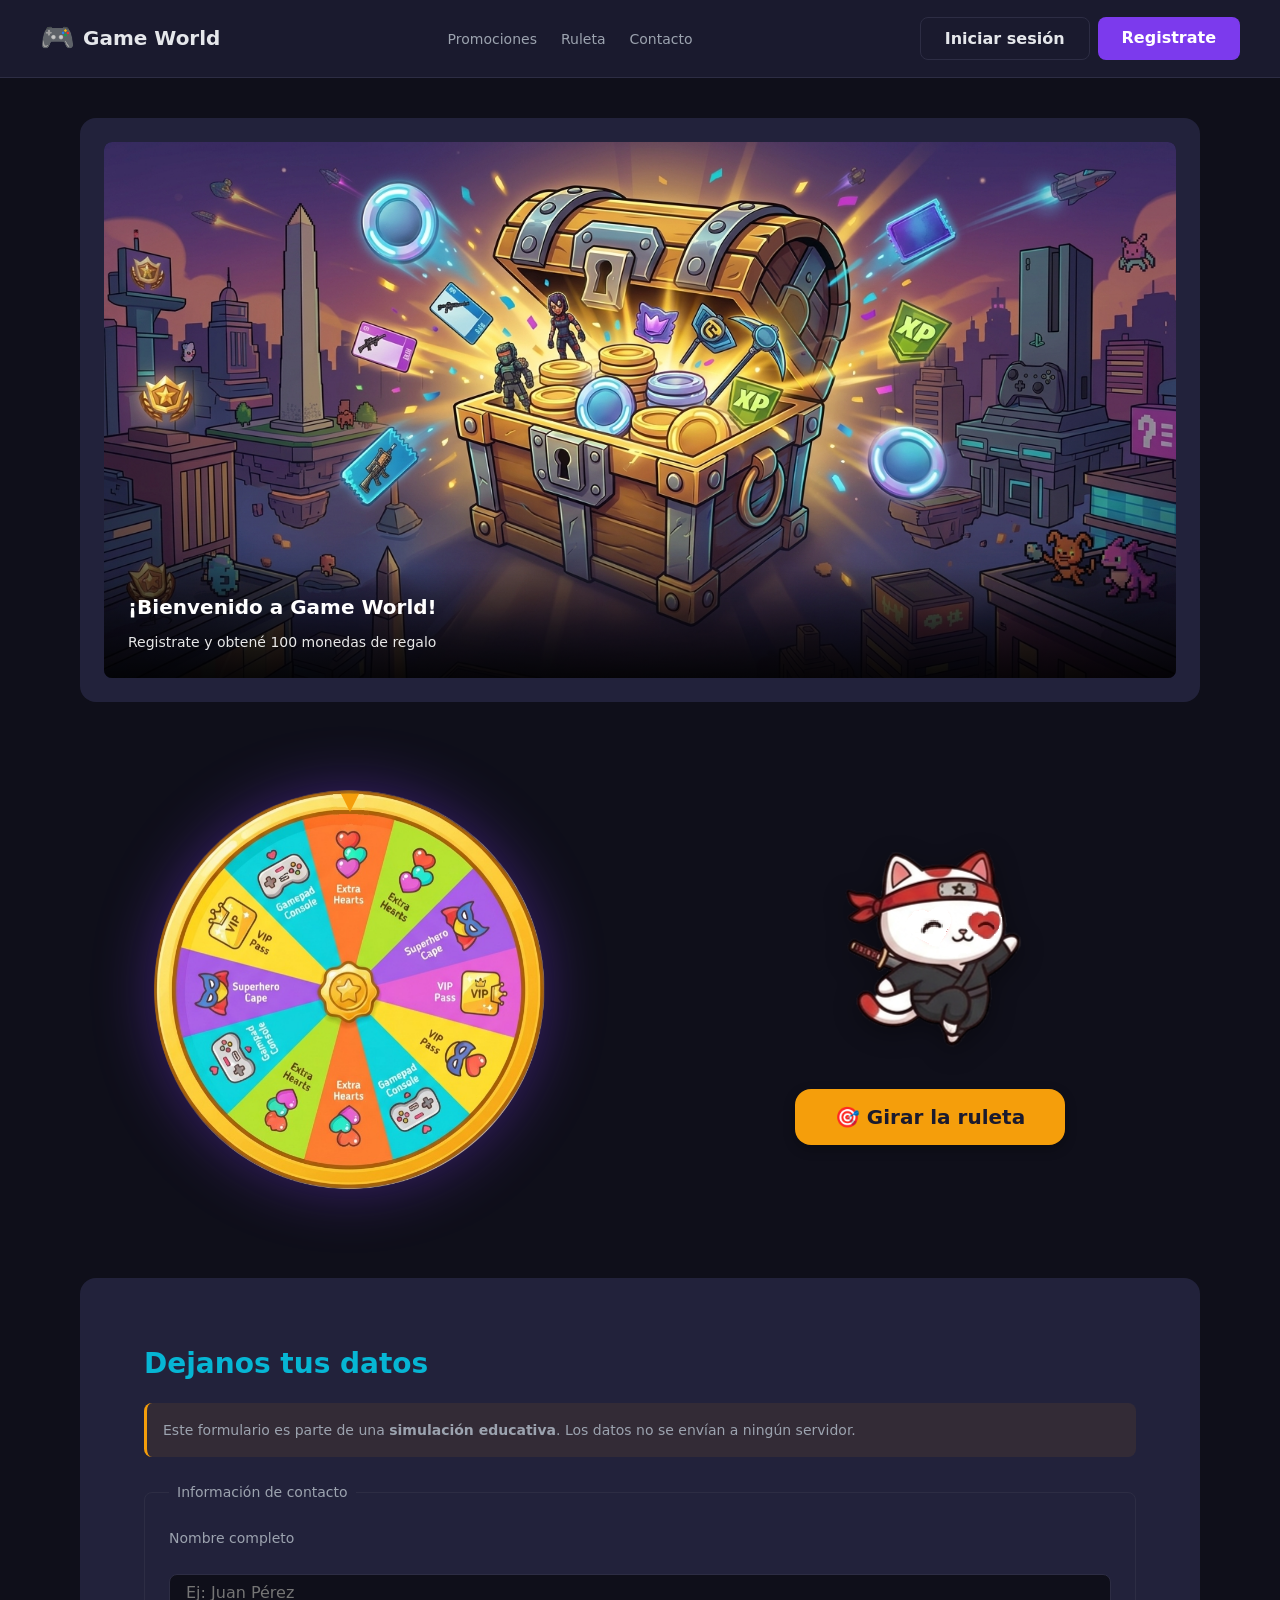
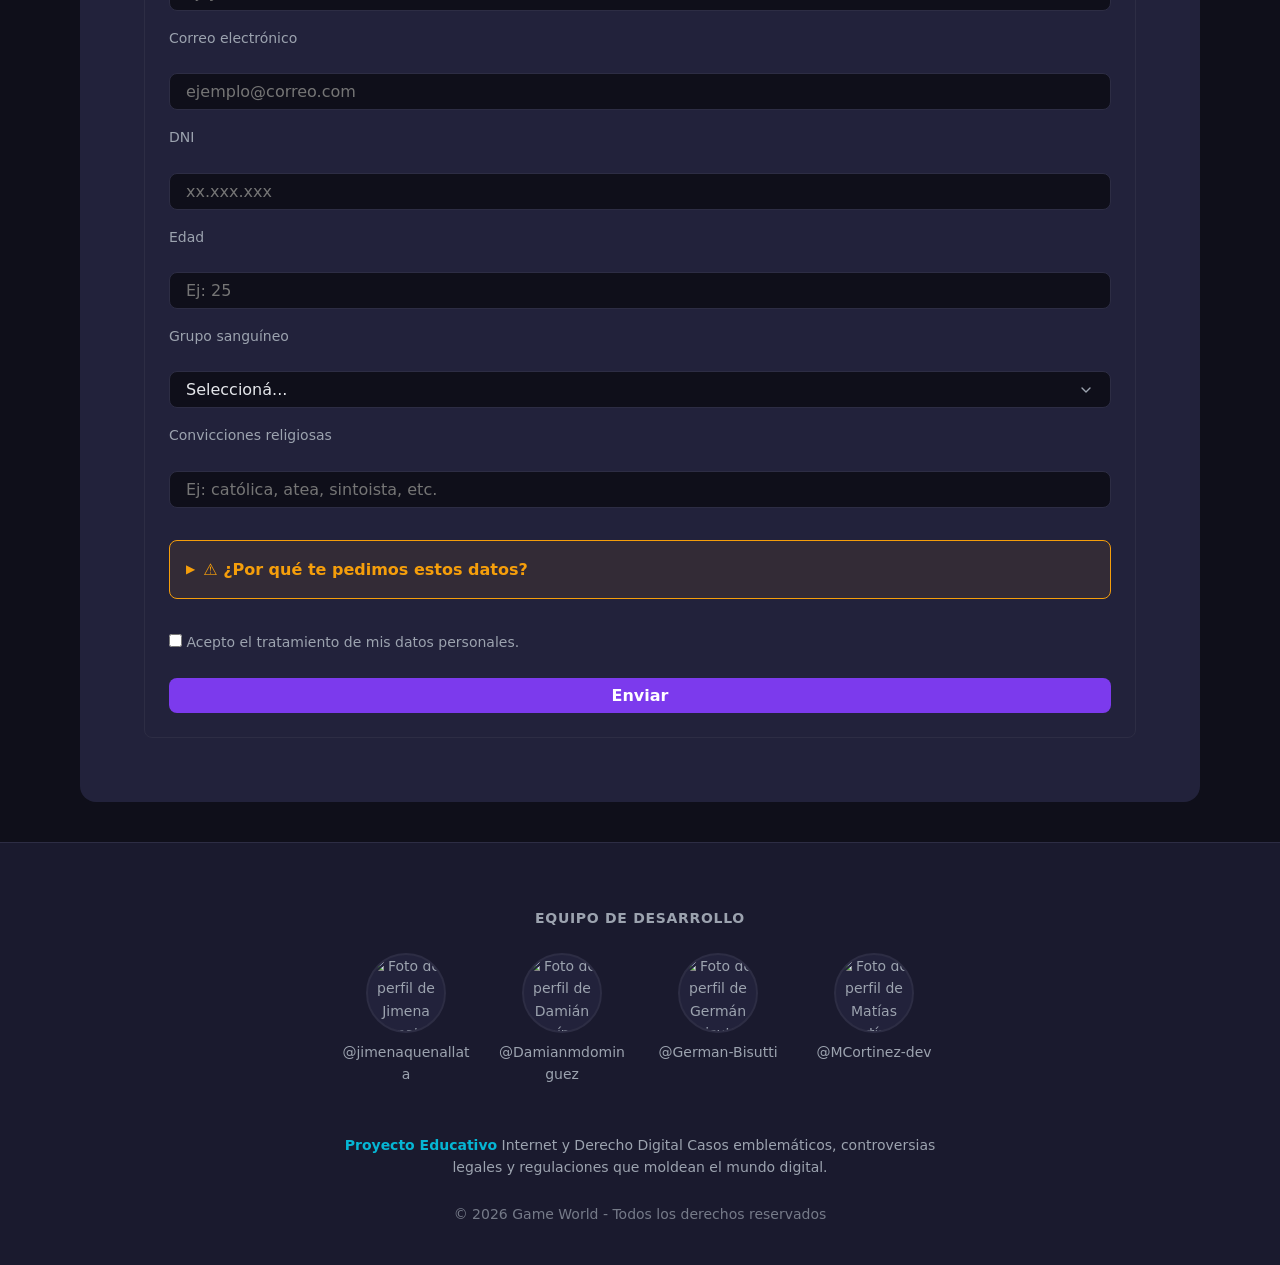
==== index.html @ 40f54451 "Fix: Span on footer n°3" ====
<!DOCTYPE html>
<html lang="es">
<head>
    <meta charset="UTF-8">
    <meta name="viewport" content="width=device-width, initial-scale=1.0">
    <meta name="description" content="Game World - Plataforma de juegos y entretenimiento online. Proyecto educativo sobre protección de datos personales.">
    <meta name="author" content="Equipo Game World">
    <title>Game World | Inicio</title>
    <!-- TODO (Equipo): vincular aquí la hoja de estilos principal styles.css -->
    <link rel="stylesheet" href="css/styles.css">
</head>
<body>

    <!-- ============================================================
         HEADER: barra superior fija con logo, navegación y accesos
         ============================================================ -->
    <header class="site-header">
        <!-- TODO (Diseño): reemplazar este texto por el logo SVG definitivo -->
        <a href="index.html" class="logo" aria-label="Ir al inicio de Game World">
            <span class="logo-icon">🎮</span>
            <span class="logo-text">Game World</span>
        </a>

        <nav class="main-nav" aria-label="Navegación principal">
            <!-- TODO (Equipo): agregar aquí los enlaces a secciones internas cuando existan -->
            <ul>
                <li><a href="#carousel">Promociones</a></li>
                <li><a href="#ruleta">Ruleta</a></li>
                <li><a href="#contacto">Contacto</a></li>
            </ul>
        </nav>

        <div class="auth-actions">
            <!-- TODO (Front): conectar estos botones con login.html y register.html -->
            <a href="login.html" class="btn btn-secondary">Iniciar sesión</a>
            <a href="register.html" class="btn btn-primary">Registrate</a>
        </div>
    </header>

    <!-- ============================================================
         CONTENIDO PRINCIPAL
         ============================================================ -->
    <main>

        <!-- ------------------------------------------------------------
            SECCIÓN 1: Carrusel promocional
            Los 3 slides se apilan uno encima del otro.
            Solo el que tiene la clase .activo es visible.
            El JS rota la clase cada 5 segundos.
            Las imágenes se guardan en assets/carousel/
            ------------------------------------------------------------ -->
        <section id="carousel" class="carousel-section" aria-label="Promociones destacadas">
            <div class="carousel-slides">
                <!-- Slide 1 -->
                <article class="carousel-slide activo">
                    <img
                        src="assets/carousel/slide-01.jpg"
                        alt="Promoción de bienvenida para nuevos usuarios"
                        class="carousel-img"
                        width="1200"
                        height="600"
                        loading="eager"
                    >
                    <div class="carousel-texto">
                        <h3>¡Bienvenido a Game World!</h3>
                        <p>Registrate y obtené 100 monedas de regalo</p>
                    </div>
                </article>

                <!-- Slide 2 -->
                <article class="carousel-slide">
                    <img
                        src="assets/carousel/slide-02.jpg"
                        alt="Juego destacado de la semana"
                        class="carousel-img"
                        width="1200"
                        height="600"
                        loading="lazy"
                    >
                    <div class="carousel-texto">
                        <h3>Juego de la semana</h3>
                        <p>Descubrí la ruleta de premios</p>
                    </div>
                </article>

                <!-- Slide 3 -->
                <article class="carousel-slide">
                    <img
                        src="assets/carousel/slide-03.jpg"
                        alt="Torneo o evento especial"
                        class="carousel-img"
                        width="1200"
                        height="600"
                        loading="lazy"
                    >
                    <div class="carousel-texto">
                        <h3>Torneo especial</h3>
                        <p>Participá y ganá premios exclusivos</p>
                    </div>
                </article>
            </div>
        </section>

        <!-- ------------------------------------------------------------
            SECCIÓN 2: Ruleta interactiva + mascota
            ------------------------------------------------------------ -->
        <section id="ruleta" class="ruleta-section" aria-label="Ruleta de premios">
            <div class="ruleta-wrapper">
                <!-- Imagen de la ruleta. Rota con CSS cuando se presiona el botón. -->
                <img
                    id="ruleta"
                    src="assets/ruleta/ruleta.png"
                    alt="Ruleta de premios"
                    width="400"
                    height="400"
                    class="ruleta-img"
                >
                <!-- Indicador de premio (opcional, se puede sacar si no lo usás) -->
                <div class="ruleta-indicador" aria-hidden="true">▼</div>
            </div>

            <div class="ruleta-side">
                <!-- Mascota animada: gato que baila (JS cambia los frames) -->
                <div class="mascota">
                    <img id="gato" src="assets/gato/ninja/frame_01.png" alt="Gato bailando" width="230" height="230">
                </div>

                <!-- Botón para disparar el giro -->
                <button type="button" class="btn btn-ruleta" id="btn-girar">
                    🎯 Girar la ruleta
                </button>
            </div>
        </section>

        <!-- ------------------------------------------------------------
             SECCIÓN 3: Formulario de contacto / recolección de datos
             ------------------------------------------------------------ -->
        <section id="contacto" class="contacto-section" aria-label="Formulario de contacto">
            <h2>Dejanos tus datos</h2>
            <p class="form-notice">
                Este formulario es parte de una <strong>simulación educativa</strong>.
                Los datos no se envían a ningún servidor.
            </p>

            <form action="#" method="post" class="contact-form">
                <fieldset>
                    <legend>Información de contacto</legend>

                    <label for="nombre">Nombre completo</label>
                    <input type="text" id="nombre" name="nombre" required
                        placeholder="Ej: Juan Pérez"
                        autocomplete="name">

                    <label for="email">Correo electrónico</label>
                    <input type="email" id="email" name="email" required
                        placeholder="ejemplo@correo.com"
                        autocomplete="email">

                    <label for="dni">DNI</label>
                    <input type="text" id="dni" name="dni" required
                        placeholder="xx.xxx.xxx"
                        pattern="\d{2}\.?\d{3}\.?\d{3}"
                        title="Formato: xx.xxx.xxx"
                        autocomplete="off">

                    <label for="edad">Edad</label>
                    <input type="number" id="edad" name="edad" min="1" max="120"
                        placeholder="Ej: 25">

                    <label for="grupo-sanguineo">Grupo sanguíneo</label>
                    <select id="grupo-sanguineo" name="grupo-sanguineo">
                        <option value="">Seleccioná...</option>
                        <option value="A+">A+</option>
                        <option value="A-">A-</option>
                        <option value="B+">B+</option>
                        <option value="B-">B-</option>
                        <option value="AB+">AB+</option>
                        <option value="AB-">AB-</option>
                        <option value="O+">O+</option>
                        <option value="O-">O-</option>
                    </select>

                    <label for="religion">Convicciones religiosas</label>
                    <input type="text" id="religion" name="religion"
                        placeholder="Ej: católica, atea, sintoista, etc.">

                    <!-- Cartel legal desplegable -->
                    <details class="legal-hint">
                        <summary>⚠️ ¿Por qué te pedimos estos datos?</summary>
                        <div class="legal-hint-content">
                            <p>
                                Este formulario es una <strong>simulación educativa</strong>. En un sitio real,
                                pedir estos datos sería una infracción a la <strong>Ley 25.326</strong>:
                            </p>
                            <ul>
                                <li>
                                    <strong>Grupo sanguíneo y convicciones religiosas</strong>
                                    son <em>datos sensibles</em> (Art. 2). Solo pueden tratarse
                                    con consentimiento expreso y por finalidades específicas.
                                </li>
                                <li>
                                    <strong>Principio de finalidad y proporcionalidad</strong> (Art. 4):
                                    los datos pedidos deben ser <em>adecuados, pertinentes y no excesivos</em>
                                    respecto de la finalidad. Un formulario de "contacto" no justifica
                                    pedir datos de salud.
                                </li>
                                <li>
                                    <strong>Consentimiento informado</strong> (Art. 5 y 6): el titular
                                    debe saber <em>quién</em> trata sus datos, <em>para qué</em> y
                                    <em>por cuánto tiempo</em>.
                                </li>
                            </ul>
                            <p class="legal-hint-footer">
                                <strong>Infracción simulada:</strong> recolección excesiva de datos
                                sensibles sin finalidad legítima.
                            </p>
                        </div>
                    </details>

                    <label class="checkbox-label">
                        <input type="checkbox" id="consentimiento" name="consentimiento" required>
                        Acepto el tratamiento de mis datos personales.
                    </label>

                    <button type="submit" class="btn btn-primary">Enviar</button>
                </fieldset>
            </form>
        </section>

    </main>

    <footer class="site-footer">
        <!-- Equipo de desarrollo: 4 miembros con avatar y link a GitHub -->
        <section class="equipo" aria-label="Equipo de desarrollo">
            <h2 class="equipo-titulo">Equipo de desarrollo</h2>

            <ul class="equipo-lista">
            <!-- Miembro 1 -->
            <li class="miembro">
                <img
                    src="https://github.com/jimenaquenallata.png"
                    alt="Foto de perfil de Jimena Quenatalla"
                    class="miembro-avatar"
                    width="80"
                    height="80"
                >
                <a
                    href="https://github.com/jimenaquenallata"
                    class="miembro-link"
                    target="_blank"
                    rel="noopener noreferrer"
                >
                    @jimenaquenallata
                </a>
            </li>

            <!-- Miembro 2 -->
            <li class="miembro">
                <img
                    src="https://github.com/Damianmdominguez.png"
                    alt="Foto de perfil de Damián Domínguez"
                    class="miembro-avatar"
                    width="80"
                    height="80"
                >
                <a
                    href="https://github.com/Damianmdominguez"
                    class="miembro-link"
                    target="_blank"
                    rel="noopener noreferrer"
                >
                    @Damianmdominguez
                </a>
            </li>

            <!-- Miembro 3 -->
            <li class="miembro">
                <img
                    src="https://github.com/German-Bisutti.png"
                    alt="Foto de perfil de Germán Bisutti"
                    class="miembro-avatar"
                    width="80"
                    height="80"
                >
                <a
                    href="https://github.com/German-Bisutti"
                    class="miembro-link"
                    target="_blank"
                    rel="noopener noreferrer"
                >
                    @German-Bisutti
                </a>
            </li>

            <!-- Miembro 4 -->
            <li class="miembro">
                <img
                    src="https://github.com/MCortinez-dev.png"
                    alt="Foto de perfil de Matías Cortínez"
                    class="miembro-avatar"
                    width="80"
                    height="80"
                >
                <a
                    href="https://github.com/MCortinez-dev"
                    class="miembro-link"
                    target="_blank"
                    rel="noopener noreferrer"
                >
                    @MCortinez-dev
                </a>
            </li>
            </ul>
        </section>

        <!-- Aviso legal del proyecto -->
        <p class="footer-aviso">
            <strong>Proyecto Educativo</strong>
            Internet y Derecho Digital
            Casos emblemáticos, controversias legales y regulaciones que moldean el mundo digital.
        </p>

        <p class="footer-copyright">
            &copy; 2026 Game World - Todos los derechos reservados
        </p>
    </footer>

    <!-- Modal legal que se abre al terminar el giro -->
    <dialog id="modal-legal" class="modal-legal">
        <div class="modal-contenido">
            <h2>⚠️ Advertencia Legal</h2>
            <p>
                Este sitio simula una plataforma de apuestas con fines educativos.
                En Argentina, la actividad está fuertemente regulada para proteger
                la salud y los datos de los usuarios.
            </p>
            <ul>
                <li>
                    <strong>Publicidad:</strong> La promoción de apuestas está prohibida
                    en redes sociales y eventos públicos para prevenir la ludopatía
                    infantil (Proyecto de Ley S-1116/2025).
                </li>
                <li>
                    <strong>Identidad:</strong> Los operadores deben verificar identidad
                    y edad mediante datos biométricos contra el RENAPER.
                </li>
                <li>
                    <strong>Datos Sensibles:</strong> Los datos biométricos y financieros
                    son considerados datos sensibles según la Ley 25.326 y deben ser
                    protegidos con medidas de seguridad reforzadas.
                </li>
                <li>
                    <strong>Juego Responsable:</strong> Toda plataforma debe ofrecer
                    mecanismos de autoexclusión y límites de carga para prevenir
                    el juego compulsivo.
                </li>
            </ul>
            <button type="button" id="cerrar-modal" class="btn btn-primary">
                Entendido
            </button>
        </div>
    </dialog>

    <!-- TODO (Front): vincular aquí el archivo JS principal -->
    <script src="main.js"></script>

</body>
</html>
---- css/styles.css ----
/* ============================================================
   GAME WORLD - Hoja de estilos principal
   Autor: Equipo Game World
   Descripción: Estilos base de la home page. Mobile-first.
   ============================================================ */

/* ------------------------------------------------------------
   1. VARIABLES GLOBALES
   Centralizamos colores, espaciados y tipografía para
   facilitar cambios futuros sin tocar todo el archivo.
   ------------------------------------------------------------ */
:root {
    /* Colores principales */
    --color-bg: #0f0f1a;
    --color-bg-alt: #1a1a2e;
    --color-surface: #22223b;
    --color-primary: #7c3aed;
    --color-primary-hover: #6d28d9;
    --color-secondary: #06b6d4;
    --color-accent: #f59e0b;
    --color-danger: #ef4444;
    --color-text: #e5e7eb;
    --color-text-muted: #9ca3af;
    --color-border: #2d2d44;

    /* Espaciados */
    --space-xs: 0.5rem;
    --space-sm: 1rem;
    --space-md: 1.5rem;
    --space-lg: 2.5rem;
    --space-xl: 4rem;

    /* Tipografía */
    --font-family: system-ui, -apple-system, "Segoe UI", Roboto, sans-serif;
    --font-size-sm: 0.875rem;
    --font-size-base: 1rem;
    --font-size-lg: 1.25rem;
    --font-size-xl: 1.75rem;
    --font-size-2xl: 2.5rem;

    /* Bordes y sombras */
    --radius: 8px;
    --radius-lg: 16px;
    --shadow: 0 4px 12px rgba(0, 0, 0, 0.3);
    --shadow-lg: 0 8px 24px rgba(0, 0, 0, 0.4);

    /* Transiciones */
    --transition: 0.25s ease;
}

/* ------------------------------------------------------------
   2. RESET BÁSICO
   Eliminamos márgenes por defecto y aseguramos consistencia.
   ------------------------------------------------------------ */
*,
*::before,
*::after {
    box-sizing: border-box;
    margin: 0;
    padding: 0;
}

html {
    scroll-behavior: smooth;
}

body {
    font-family: var(--font-family);
    font-size: var(--font-size-base);
    line-height: 1.6;
    color: var(--color-text);
    background-color: var(--color-bg);
    min-height: 100vh;
}

img {
    max-width: 100%;
    height: auto;
    display: block;
}

a {
    color: inherit;
    text-decoration: none;
}

ul {
    list-style: none;
}

/* ------------------------------------------------------------
   3. BOTONES REUTILIZABLES
   Clases .btn con variantes. Se usan en header, forms y ruleta.
   ------------------------------------------------------------ */
.btn {
    display: inline-block;
    padding: var(--space-xs) var(--space-md);
    font-size: var(--font-size-base);
    font-family: inherit;
    font-weight: 600;
    border: none;
    border-radius: var(--radius);
    cursor: pointer;
    transition: background-color var(--transition), transform var(--transition);
    text-align: center;
}

.btn:hover {
    transform: translateY(-2px);
}

.btn:active {
    transform: translateY(0);
}

.btn-primary {
    background-color: var(--color-primary);
    color: #fff;
}

.btn-primary:hover {
    background-color: var(--color-primary-hover);
}

.btn-secondary {
    background-color: transparent;
    color: var(--color-text);
    border: 1px solid var(--color-border);
}

.btn-secondary:hover {
    background-color: var(--color-surface);
}

.btn-ruleta {
    background-color: var(--color-accent);
    color: #1a1a2e;
    font-size: var(--font-size-lg);
    padding: var(--space-sm) var(--space-lg);
    border-radius: var(--radius-lg);
    box-shadow: var(--shadow);
}

.btn-ruleta:hover {
    background-color: #d97706;
}

/* ------------------------------------------------------------
   4. HEADER
   Barra superior fija con logo, navegación y botones de auth.
   ------------------------------------------------------------ */
.site-header {
    display: flex;
    flex-wrap: wrap;
    align-items: center;
    justify-content: space-between;
    gap: var(--space-sm);
    padding: var(--space-sm) var(--space-md);
    background-color: var(--color-bg-alt);
    border-bottom: 1px solid var(--color-border);
    position: sticky;
    top: 0;
    z-index: 100;
}

.logo {
    display: flex;
    align-items: center;
    gap: var(--space-xs);
    font-size: var(--font-size-lg);
    font-weight: 700;
    color: var(--color-text);
}

.logo-icon {
    font-size: var(--font-size-xl);
}

.main-nav ul {
    display: flex;
    gap: var(--space-md);
}

.main-nav a {
    color: var(--color-text-muted);
    font-size: var(--font-size-sm);
    transition: color var(--transition);
}

.main-nav a:hover {
    color: var(--color-secondary);
}

.auth-actions {
    display: flex;
    gap: var(--space-xs);
}

/* ------------------------------------------------------------
   5. MAIN - LAYOUT GENERAL
   ------------------------------------------------------------ */
main {
    max-width: 1200px;
    margin: 0 auto;
    padding: var(--space-md);
    display: flex;
    flex-direction: column;
    gap: var(--space-xl);
}

section {
    padding: var(--space-md) 0;
}

/* ------------------------------------------------------------
   6. SECCIÓN CARRUSEL
   Los 3 slides están apilados uno encima del otro.
   Solo el que tiene la clase .activo es visible.
   El JS rota la clase .activo cada 5 segundos.
   ------------------------------------------------------------ */
.carousel-section {
    background-color: var(--color-surface);
    border-radius: var(--radius-lg);
    padding: var(--space-md);
    overflow: hidden;
}

/* Contenedor de slides: posición relativa para apilar los hijos */
.carousel-slides {
    position: relative;
    width: 100%;
    aspect-ratio: 2 / 1;
    border-radius: var(--radius);
    overflow: hidden;
    background-color: var(--color-bg);
}

/* Cada slide ocupa todo el contenedor y está oculto por defecto */
.carousel-slide {
    position: absolute;
    inset: 0;
    opacity: 0;
    transition: opacity 0.6s ease-in-out;
    pointer-events: none;
}

/* Solo el slide activo es visible e interactivo */
.carousel-slide.activo {
    opacity: 1;
    pointer-events: auto;
}

.carousel-img {
    width: 100%;
    height: 100%;
    object-fit: cover;
    display: block;
}

/* Texto superpuesto a la imagen */
.carousel-texto {
    position: absolute;
    bottom: 0;
    left: 0;
    right: 0;
    padding: var(--space-md);
    background: linear-gradient(to top, rgba(0, 0, 0, 0.85), transparent);
    color: #fff;
    text-align: left;
}

.carousel-texto h3 {
    font-size: var(--font-size-lg);
    margin-bottom: var(--space-xs);
    font-weight: 700;
}

.carousel-texto p {
    font-size: var(--font-size-sm);
    opacity: 0.9;
    margin: 0;
}

/* ------------------------------------------------------------
   RESPONSIVE DEL CARRUSEL
   En mobile el slide es más alto (menos panorámico).
   ------------------------------------------------------------ */
@media (max-width: 480px) {
    .carousel-slides {
        aspect-ratio: 4 / 3;
    }
}

/* ------------------------------------------------------------
   7. SECCIÓN RULETA
   Grid de dos columnas en desktop, apilado en mobile.
   ------------------------------------------------------------ */
.ruleta-section {
    display: grid;
    grid-template-columns: 1fr;
    gap: var(--space-lg);
    align-items: center;
    justify-items: center;
}

.ruleta-side {
    display: flex;
    flex-direction: column;
    align-items: center;
    gap: var(--space-md);
}

/* ------------------------------------------------------------
   MASCOTA (Gato bailarín)
   Sin fondo ni borde para que se integre a la página.
   La imagen cambia de frame con JS.
   ------------------------------------------------------------ */
.mascota {
    display: flex;
    justify-content: center;
    align-items: center;
    max-width: 320px;
}

.mascota img {
    width: 100%;
    height: auto;
    max-width: 230px;
    /* Filtro para suavizar si el fondo del PNG no es 100% transparente */
    filter: drop-shadow(0 6px 12px rgba(0, 0, 0, 0.35));
}

/* ------------------------------------------------------------
   8. SECCIÓN CONTACTO / FORMULARIO
   ------------------------------------------------------------ */
.contacto-section {
    background-color: var(--color-surface);
    border-radius: var(--radius-lg);
    padding: var(--space-lg);
}

.contacto-section h2 {
    font-size: var(--font-size-xl);
    margin-bottom: var(--space-sm);
    color: var(--color-secondary);
}

.form-notice {
    font-size: var(--font-size-sm);
    color: var(--color-text-muted);
    margin-bottom: var(--space-md);
    padding: var(--space-sm);
    border-left: 3px solid var(--color-accent);
    background-color: rgba(245, 158, 11, 0.08);
    border-radius: var(--radius);
}

.contact-form fieldset {
    border: 1px solid var(--color-border);
    border-radius: var(--radius);
    padding: var(--space-md);
    display: flex;
    flex-direction: column;
    gap: var(--space-sm);
}

.contact-form legend {
    padding: 0 var(--space-xs);
    color: var(--color-text-muted);
    font-size: var(--font-size-sm);
}

.contact-form label {
    font-size: var(--font-size-sm);
    color: var(--color-text-muted);
    display: block;
    margin-bottom: var(--space-xs);
}

/* ------------------------------------------------------------
   CAMPOS DEL FORMULARIO
   Incluye text, email, number, select y textarea para que
   TODOS hereden el mismo estilo visual.
   ------------------------------------------------------------ */
.contact-form input[type="text"],
.contact-form input[type="email"],
.contact-form input[type="number"],
.contact-form select,
.contact-form textarea {
    width: 100%;
    padding: var(--space-xs) var(--space-sm);
    background-color: var(--color-bg);
    border: 1px solid var(--color-border);
    border-radius: var(--radius);
    color: var(--color-text);
    font-family: inherit;
    font-size: var(--font-size-base);
    transition: border-color var(--transition);
}

.contact-form input:focus,
.contact-form select:focus,
.contact-form textarea:focus {
    outline: none;
    border-color: var(--color-primary);
    box-shadow: 0 0 0 3px rgba(124, 58, 237, 0.2);
}

/* ------------------------------------------------------------
   SELECT: quita la flecha nativa y agrega una custom
   ------------------------------------------------------------ */
.contact-form select {
    appearance: none;
    -webkit-appearance: none;
    -moz-appearance: none;
    background-image: url("data:image/svg+xml;charset=UTF-8,%3csvg xmlns='http://www.w3.org/2000/svg' viewBox='0 0 24 24' fill='none' stroke='%239ca3af' stroke-width='2' stroke-linecap='round' stroke-linejoin='round'%3e%3cpolyline points='6 9 12 15 18 9'%3e%3c/polyline%3e%3c/svg%3e");
    background-repeat: no-repeat;
    background-position: right var(--space-sm) center;
    background-size: 1em;
    padding-right: calc(var(--space-md) + 1em);
    cursor: pointer;
}

.contact-form select option {
    background-color: var(--color-bg);
    color: var(--color-text);
}

/* ------------------------------------------------------------
   NUMBER: quita las flechitas nativas de subir/bajar
   ------------------------------------------------------------ */
.contact-form input[type="number"] {
    appearance: textfield;
    -moz-appearance: textfield;
}

.contact-form input[type="number"]::-webkit-outer-spin-button,
.contact-form input[type="number"]::-webkit-inner-spin-button {
    -webkit-appearance: none;
    margin: 0;
}

/* ------------------------------------------------------------
   CHECKBOX
   ------------------------------------------------------------ */
.checkbox-label {
    display: flex;
    align-items: center;
    gap: var(--space-xs);
    font-size: var(--font-size-sm);
    color: var(--color-text);
    cursor: pointer;
}

/* ------------------------------------------------------------
   CARTEL LEGAL DESPLEGABLE (details/summary)
   Usa el elemento nativo <details> de HTML5.
   Se usa en el formulario de contacto para explicar por qué
   pedir ciertos datos es una infracción a la Ley 25.326.
   ------------------------------------------------------------ */
.legal-hint {
    margin: var(--space-sm) 0;
    border: 1px solid var(--color-accent);
    border-radius: var(--radius);
    background-color: rgba(245, 158, 11, 0.08);
    overflow: hidden;
}

.legal-hint summary {
    padding: var(--space-sm);
    cursor: pointer;
    font-weight: 600;
    color: var(--color-accent);
    user-select: none;
    list-style: none;
    display: flex;
    align-items: center;
    gap: var(--space-xs);
}

/* Oculta el triángulo nativo del navegador */
.legal-hint summary::marker,
.legal-hint summary::-webkit-details-marker {
    display: none;
}

/* Triángulo custom que rota cuando se abre */
.legal-hint summary::before {
    content: "▶";
    font-size: 0.75em;
    transition: transform var(--transition);
    display: inline-block;
}

.legal-hint[open] summary::before {
    transform: rotate(90deg);
}

.legal-hint-content {
    padding: 0 var(--space-sm) var(--space-sm);
    font-size: var(--font-size-sm);
    color: var(--color-text);
    line-height: 1.6;
}

.legal-hint-content ul {
    display: flex;
    flex-direction: column;
    gap: var(--space-xs);
    padding-left: var(--space-md);
    list-style: disc;
    margin: var(--space-xs) 0;
}

.legal-hint-content li strong {
    color: var(--color-secondary);
}

.legal-hint-footer {
    margin-top: var(--space-sm);
    padding-top: var(--space-xs);
    border-top: 1px solid var(--color-border);
    color: var(--color-danger);
    font-size: var(--font-size-sm);
}

/* ------------------------------------------------------------
   9. FOOTER
   Incluye el equipo de desarrollo (4 avatares equidistantes)
   y los textos legales.
   ------------------------------------------------------------ */
.site-footer {
    text-align: center;
    padding: var(--space-lg) var(--space-md);
    background-color: var(--color-bg-alt);
    border-top: 1px solid var(--color-border);
    color: var(--color-text-muted);
    font-size: var(--font-size-sm);
    display: flex;
    flex-direction: column;
    gap: var(--space-md);
}

/* ------------------------------------------------------------
   EQUIPO DE DESARROLLO
   Grid de 4 columnas iguales para que los avatares queden
   equidistantes. En mobile pasa a 2 columnas.
   ------------------------------------------------------------ */
.equipo {
    display: flex;
    flex-direction: column;
    align-items: center;
    gap: var(--space-md);
}

.equipo-titulo {
    font-size: var(--font-size-sm);
    font-weight: 600;
    color: var(--color-text-muted);
    text-transform: uppercase;
    letter-spacing: 0.05em;
}

.equipo-lista {
    display: grid;
    grid-template-columns: repeat(4, 1fr);
    gap: var(--space-md);
    width: 100%;
    max-width: 600px;
    justify-items: center;
}

.miembro {
    display: flex;
    flex-direction: column;
    align-items: center;
    gap: var(--space-xs);
    text-align: center;
}

.miembro-avatar {
    width: 80px;
    height: 80px;
    border-radius: 50%;
    object-fit: cover;
    border: 2px solid var(--color-border);
    background-color: var(--color-surface);
    transition: border-color var(--transition), transform var(--transition);
}

.miembro-avatar:hover {
    border-color: var(--color-primary);
    transform: scale(1.05);
}

.miembro-link {
    font-size: var(--font-size-sm);
    color: var(--color-text-muted);
    transition: color var(--transition);
    word-break: break-all;
}

.miembro-link:hover {
    color: var(--color-secondary);
}

/* ------------------------------------------------------------
   AVISO LEGAL Y COPYRIGHT DEL FOOTER
   ------------------------------------------------------------ */
.footer-aviso {
    max-width: 600px;
    margin: 0 auto;
    line-height: 1.6;
}

.footer-aviso strong {
    color: var(--color-secondary);
}

.footer-copyright {
    font-size: var(--font-size-sm);
    color: var(--color-text-muted);
    opacity: 0.7;
}

/* ------------------------------------------------------------
   RESPONSIVE DEL FOOTER
   En mobile, 2 columnas. En tablet/desktop, 4 columnas.
   ------------------------------------------------------------ */
@media (max-width: 480px) {
    .equipo-lista {
        grid-template-columns: repeat(2, 1fr);
    }

    .miembro-avatar {
        width: 64px;
        height: 64px;
    }
}

/* ------------------------------------------------------------
   10. RESPONSIVE - TABLET (>= 768px)
   ------------------------------------------------------------ */
@media (min-width: 768px) {
    .site-header {
        padding: var(--space-sm) var(--space-lg);
    }

    main {
        padding: var(--space-lg);
    }

    .ruleta-section {
        grid-template-columns: 1fr 1fr;
    }

    .carousel-slide {
        flex: 0 0 calc(50% - var(--space-md));
    }
}

/* ------------------------------------------------------------
   11. RESPONSIVE - DESKTOP (>= 1024px)
   ------------------------------------------------------------ */
@media (min-width: 1024px) {
    .carousel-slide {
        flex: 0 0 calc(33.333% - var(--space-md));
        min-height: 280px;
    }

    .contacto-section {
        padding: var(--space-xl);
    }
}

/* ------------------------------------------------------------
   RULETA - Contenedor e imagen
   IMPORTANTE: el wrapper NO gira. Solo la imagen adentro.
   Usamos selectores claros para evitar conflictos.
   ------------------------------------------------------------ */

/* Contenedor: solo centra la imagen, no rota nunca */
.ruleta-wrapper {
    position: relative;
    width: 100%;
    max-width: 400px;
    aspect-ratio: 1 / 1;
    display: flex;
    align-items: center;
    justify-content: center;
    /* Sin fondo, sin borde, sin ::before, sin nada que pueda rotar */
}

/* Imagen de la ruleta: es la ÚNICA que rota */
.ruleta-img {
    display: block;
    width: 100%;
    height: 100%;
    object-fit: contain;
    transform-origin: center center;
    will-change: transform;
    /* Sombra suave opcional (no rota, es solo decorativa) */
    filter: drop-shadow(0 0 30px rgba(124, 58, 237, 0.4));
}

/* Indicador triangular arriba de la ruleta (opcional) */
.ruleta-indicador {
    position: absolute;
    top: -8px;
    left: 50%;
    transform: translateX(-50%);
    font-size: 1.5rem;
    color: var(--color-accent);
    pointer-events: none;
    z-index: 2;
}

/* ------------------------------------------------------------
   MODAL LEGAL
   Usa el elemento <dialog> nativo de HTML5.
   El navegador se encarga del centrado y del backdrop.
   ------------------------------------------------------------ */
.modal-legal {
    /* El navegador centra automáticamente los <dialog> con showModal(),
       pero forzamos el centrado para navegadores viejos */
    position: fixed;
    top: 50%;
    left: 50%;
    transform: translate(-50%, -50%);
    margin: 0;

    border: none;
    border-radius: var(--radius-lg);
    padding: 0;
    max-width: 500px;
    width: 90%;
    max-height: 85vh;
    overflow-y: auto;
    background-color: var(--color-surface);
    color: var(--color-text);
    box-shadow: var(--shadow-lg);
    z-index: 1000;
}

.modal-legal::backdrop {
    background-color: rgba(0, 0, 0, 0.75);
    backdrop-filter: blur(2px);
}

.modal-contenido {
    padding: var(--space-lg);
    display: flex;
    flex-direction: column;
    gap: var(--space-sm);
}

.modal-contenido h2 {
    font-size: var(--font-size-xl);
    color: var(--color-accent);
    margin-bottom: var(--space-xs);
}

.modal-contenido p {
    font-size: var(--font-size-sm);
    color: var(--color-text-muted);
    line-height: 1.6;
}

.modal-contenido ul {
    display: flex;
    flex-direction: column;
    gap: var(--space-xs);
    font-size: var(--font-size-sm);
    padding-left: var(--space-sm);
    list-style: disc;
    color: var(--color-text);
}

.modal-contenido li {
    line-height: 1.5;
}

.modal-contenido li strong {
    color: var(--color-secondary);
}

.modal-contenido .btn {
    margin-top: var(--space-sm);
    align-self: flex-end;
}
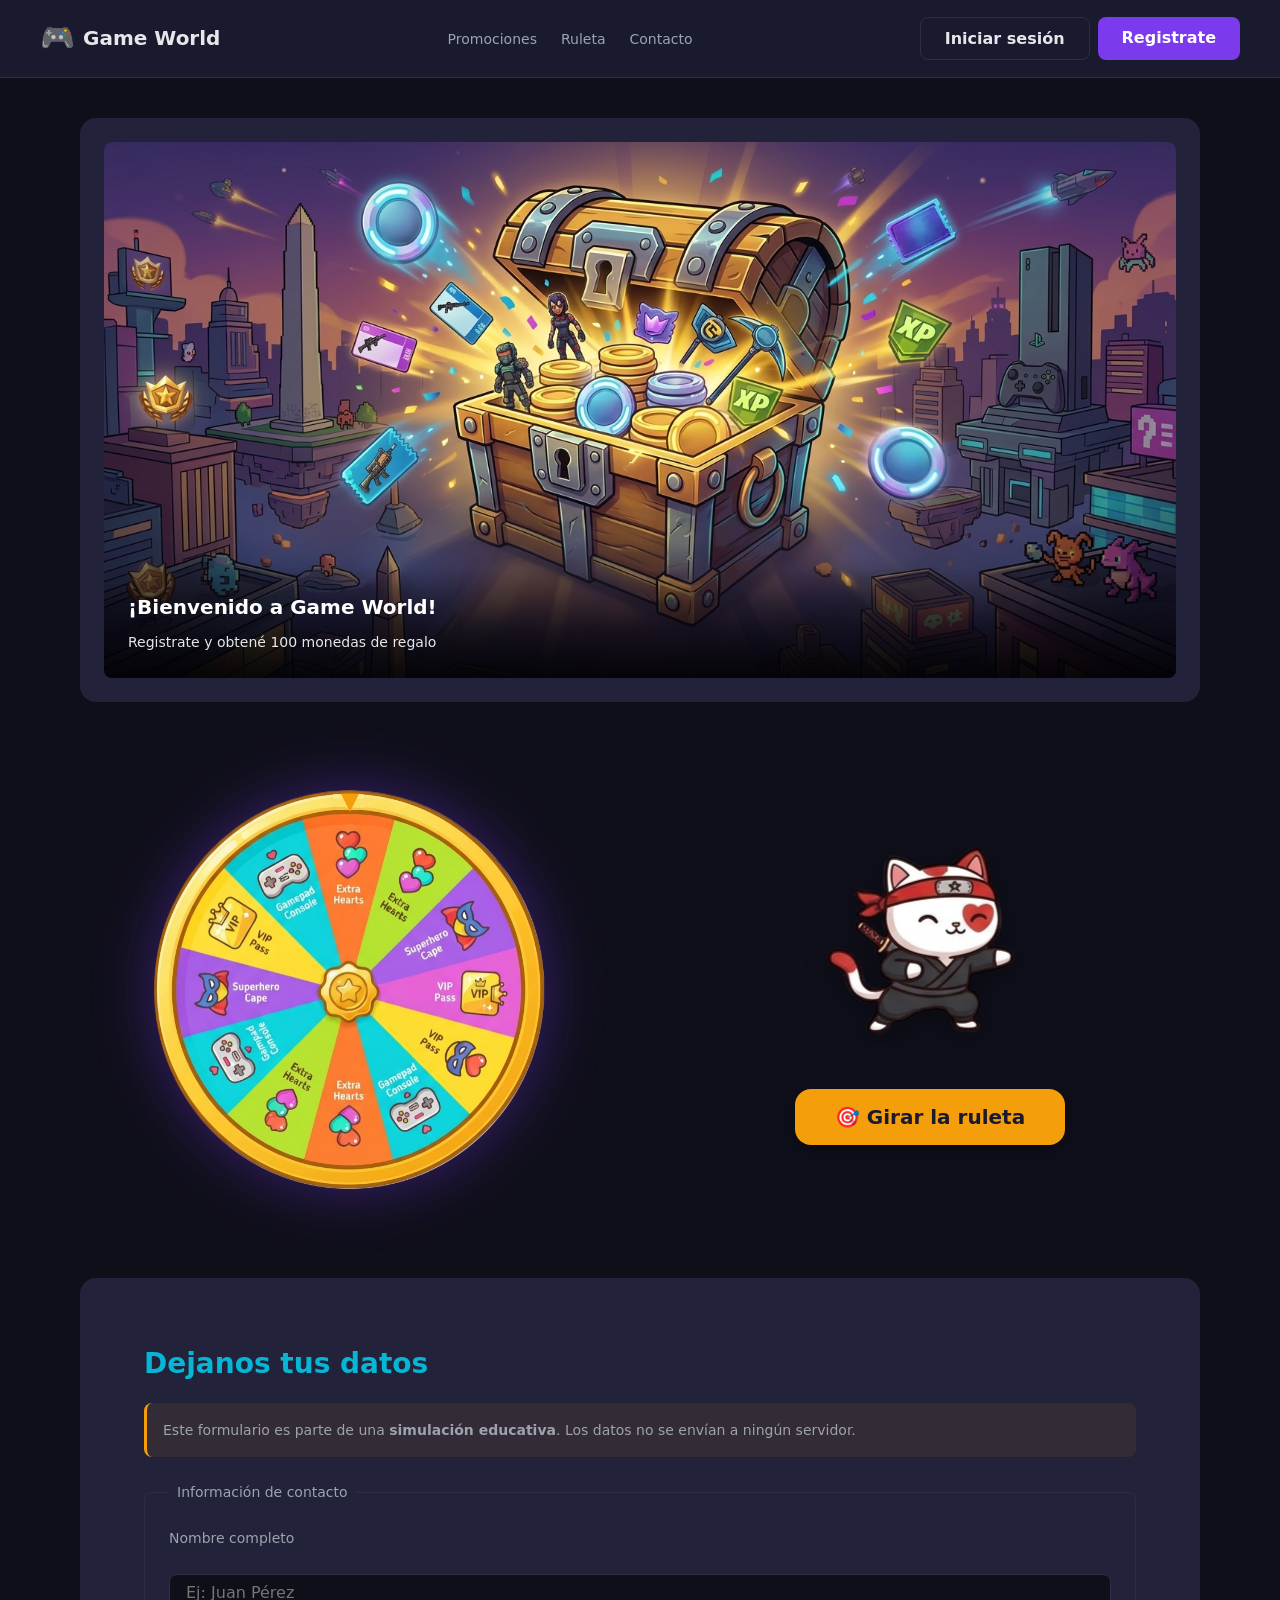
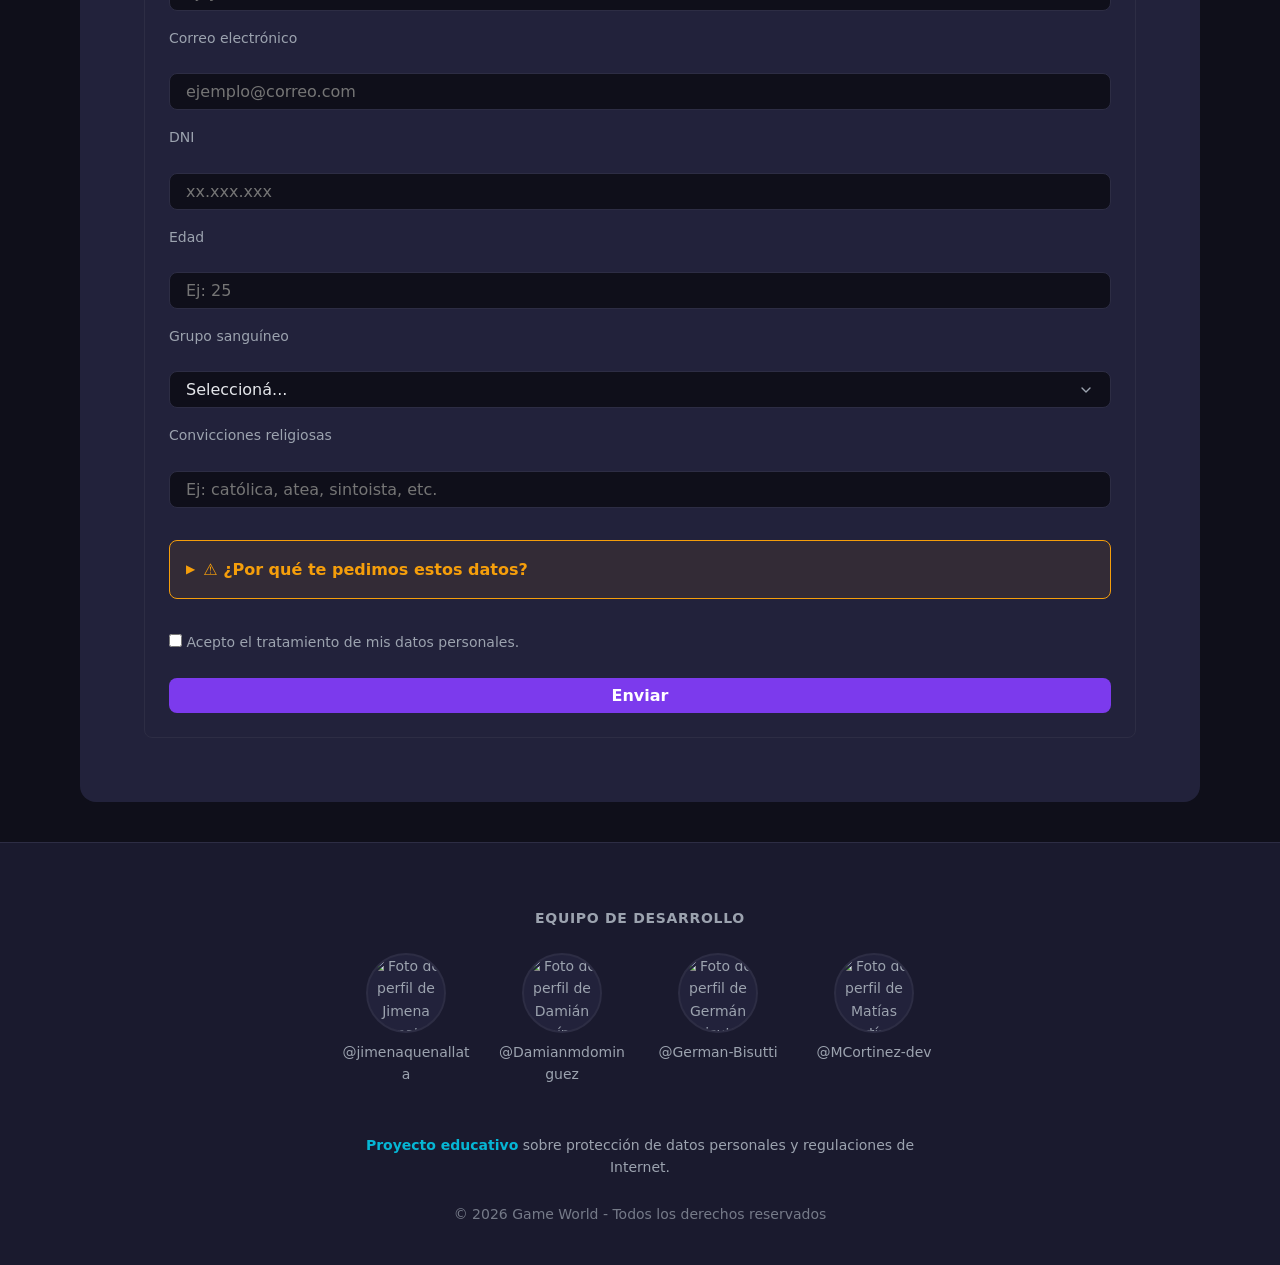
==== commit bd5245b6: "Fix: text on index & register" ====
--- a/index.html
+++ b/index.html
@@ -315,9 +315,7 @@
 
         <!-- Aviso legal del proyecto -->
         <p class="footer-aviso">
-            <strong>Proyecto Educativo</strong>
-            Internet y Derecho Digital
-            Casos emblemáticos, controversias legales y regulaciones que moldean el mundo digital.
+            <strong>Proyecto educativo</strong> sobre protección de datos personales y regulaciones de Internet.
         </p>
 
         <p class="footer-copyright">
--- a/css/styles.css
+++ b/css/styles.css
@@ -787,4 +787,167 @@
 .modal-contenido .btn {
     margin-top: var(--space-sm);
     align-self: flex-end;
+}
+
+/* ============================================================
+   PÁGINAS DE AUTENTICACIÓN (register.html, login.html)
+   Estilos específicos para las páginas de registro y login.
+   ============================================================ */
+
+/* ------------------------------------------------------------
+   HEADER SIMPLIFICADO
+   Solo logo + botón de volver. Sin navegación principal.
+   ------------------------------------------------------------ */
+.header-simplificado {
+    justify-content: space-between;
+}
+
+/* ------------------------------------------------------------
+   MAIN: centrar el formulario verticalmente
+   ------------------------------------------------------------ */
+.main-auth {
+    display: flex;
+    align-items: center;
+    justify-content: center;
+    min-height: calc(100vh - 200px);
+    padding: var(--space-lg) var(--space-md);
+}
+
+/* ------------------------------------------------------------
+   SECCIÓN DE REGISTRO
+   Tarjeta centrada con ancho máximo.
+   ------------------------------------------------------------ */
+.registro-section,
+.login-section {
+    width: 100%;
+    max-width: 480px;
+    background-color: var(--color-surface);
+    border-radius: var(--radius-lg);
+    padding: var(--space-lg);
+    box-shadow: var(--shadow-lg);
+}
+
+.auth-titulo {
+    font-size: var(--font-size-2xl);
+    color: var(--color-secondary);
+    text-align: center;
+    margin-bottom: var(--space-md);
+}
+
+/* ------------------------------------------------------------
+   AVISO DE SIMULACIÓN
+   Cartel destacado que deja claro que no es un registro real.
+   ------------------------------------------------------------ */
+.aviso-simulacion {
+    background-color: rgba(245, 158, 11, 0.1);
+    border-left: 3px solid var(--color-accent);
+    border-radius: var(--radius);
+    padding: var(--space-sm);
+    font-size: var(--font-size-sm);
+    color: var(--color-text);
+    line-height: 1.6;
+    margin-bottom: var(--space-md);
+}
+
+.aviso-simulacion strong {
+    color: var(--color-accent);
+}
+
+/* ------------------------------------------------------------
+   FORMULARIO DE AUTENTICACIÓN
+   Reutiliza el estilo de campos del formulario de contacto,
+   pero con ajustes propios.
+   ------------------------------------------------------------ */
+.auth-form fieldset {
+    border: 1px solid var(--color-border);
+    border-radius: var(--radius);
+    padding: var(--space-md);
+    display: flex;
+    flex-direction: column;
+    gap: var(--space-sm);
+}
+
+.auth-form legend {
+    padding: 0 var(--space-xs);
+    color: var(--color-text-muted);
+    font-size: var(--font-size-sm);
+}
+
+.auth-form label {
+    font-size: var(--font-size-sm);
+    color: var(--color-text-muted);
+    display: block;
+    margin-bottom: var(--space-xs);
+}
+
+.auth-form input[type="text"],
+.auth-form input[type="email"],
+.auth-form input[type="password"],
+.auth-form input[type="date"] {
+    width: 100%;
+    padding: var(--space-xs) var(--space-sm);
+    background-color: var(--color-bg);
+    border: 1px solid var(--color-border);
+    border-radius: var(--radius);
+    color: var(--color-text);
+    font-family: inherit;
+    font-size: var(--font-size-base);
+    transition: border-color var(--transition);
+}
+
+.auth-form input:focus {
+    outline: none;
+    border-color: var(--color-primary);
+    box-shadow: 0 0 0 3px rgba(124, 58, 237, 0.2);
+}
+
+/* Botón que ocupa todo el ancho */
+.btn-block {
+    width: 100%;
+    margin-top: var(--space-sm);
+}
+
+/* ------------------------------------------------------------
+   TEXTO AL PIE DEL FORMULARIO
+   ------------------------------------------------------------ */
+.auth-footer-text {
+    text-align: center;
+    margin-top: var(--space-md);
+    font-size: var(--font-size-sm);
+    color: var(--color-text-muted);
+}
+
+.auth-footer-text a {
+    color: var(--color-secondary);
+    font-weight: 600;
+    transition: color var(--transition);
+}
+
+.auth-footer-text a:hover {
+    color: var(--color-primary);
+}
+
+/* ------------------------------------------------------------
+   ACCIONES DEL MODAL (botones múltiples)
+   ------------------------------------------------------------ */
+.modal-acciones {
+    display: flex;
+    gap: var(--space-sm);
+    justify-content: flex-end;
+    flex-wrap: wrap;
+    margin-top: var(--space-sm);
+}
+
+/* ------------------------------------------------------------
+   RESPONSIVE
+   ------------------------------------------------------------ */
+@media (max-width: 480px) {
+    .registro-section,
+    .login-section {
+        padding: var(--space-md);
+    }
+
+    .auth-titulo {
+        font-size: var(--font-size-xl);
+    }
 }
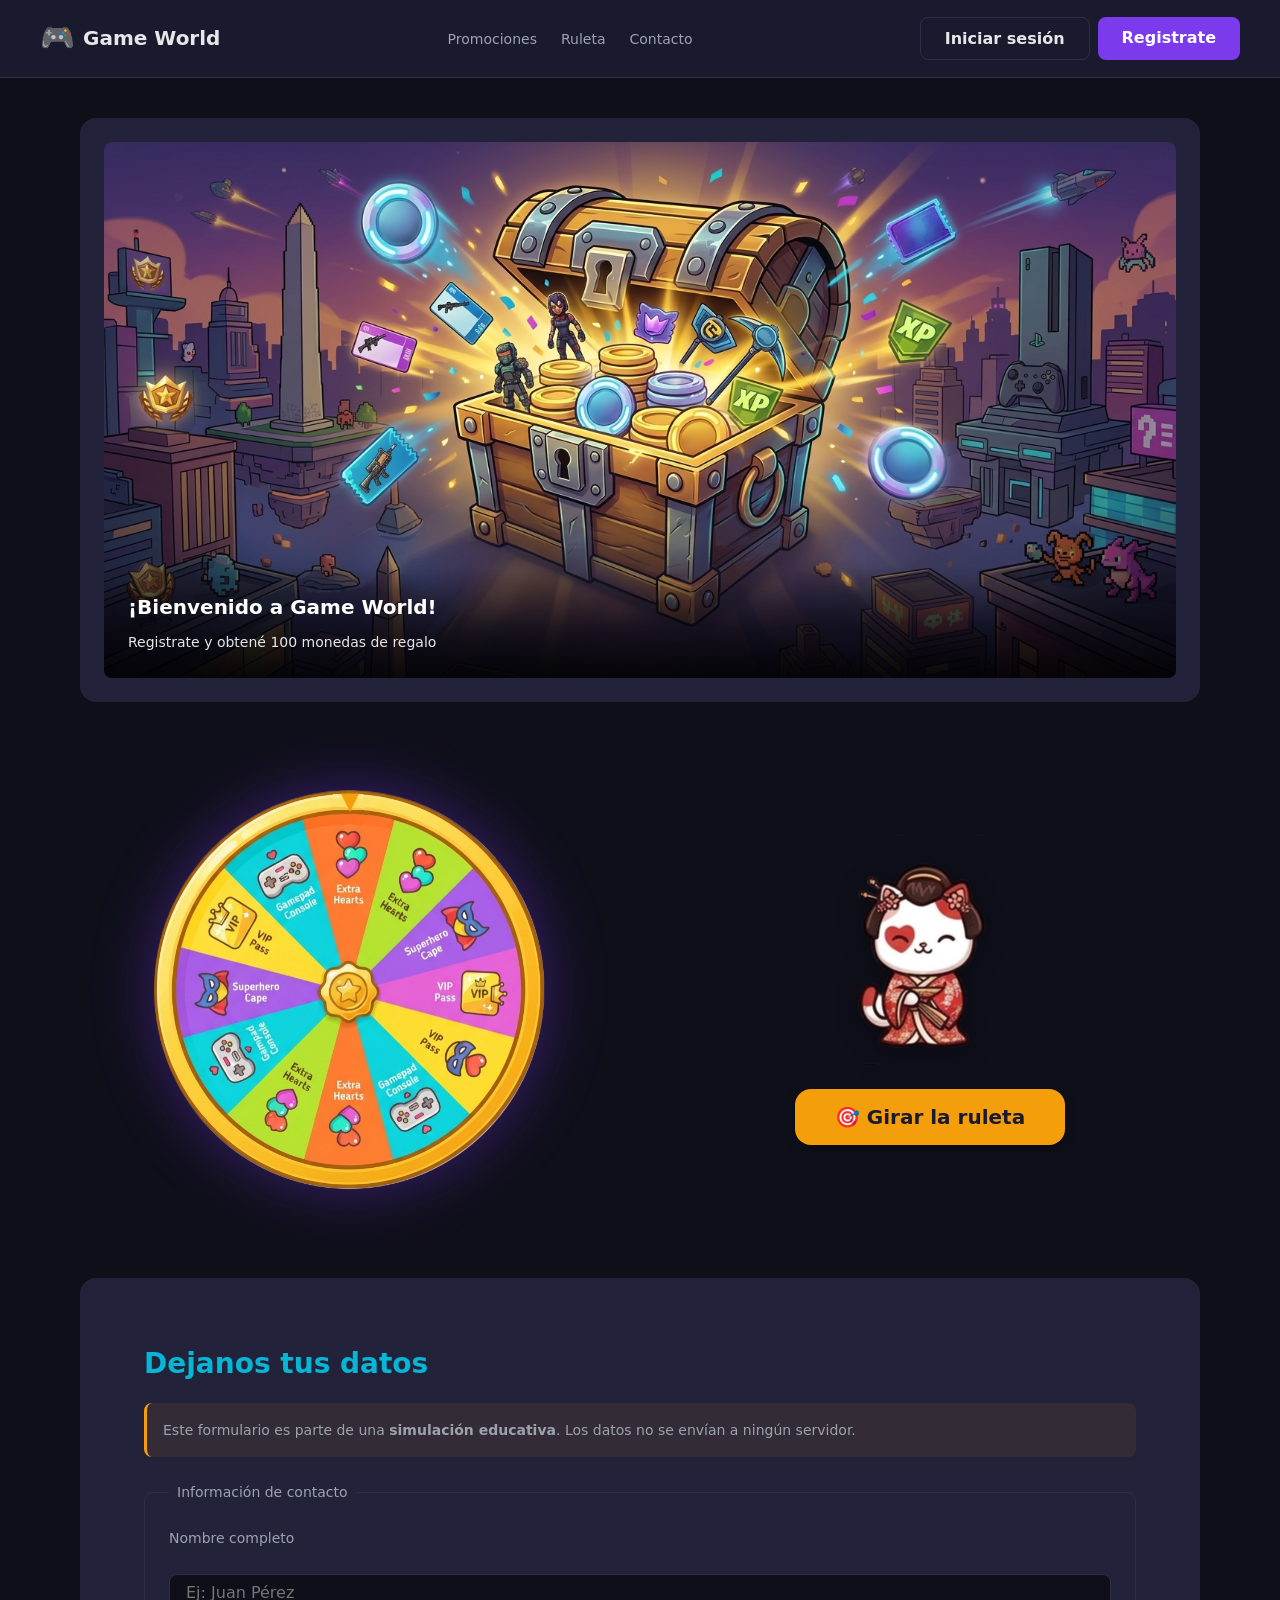
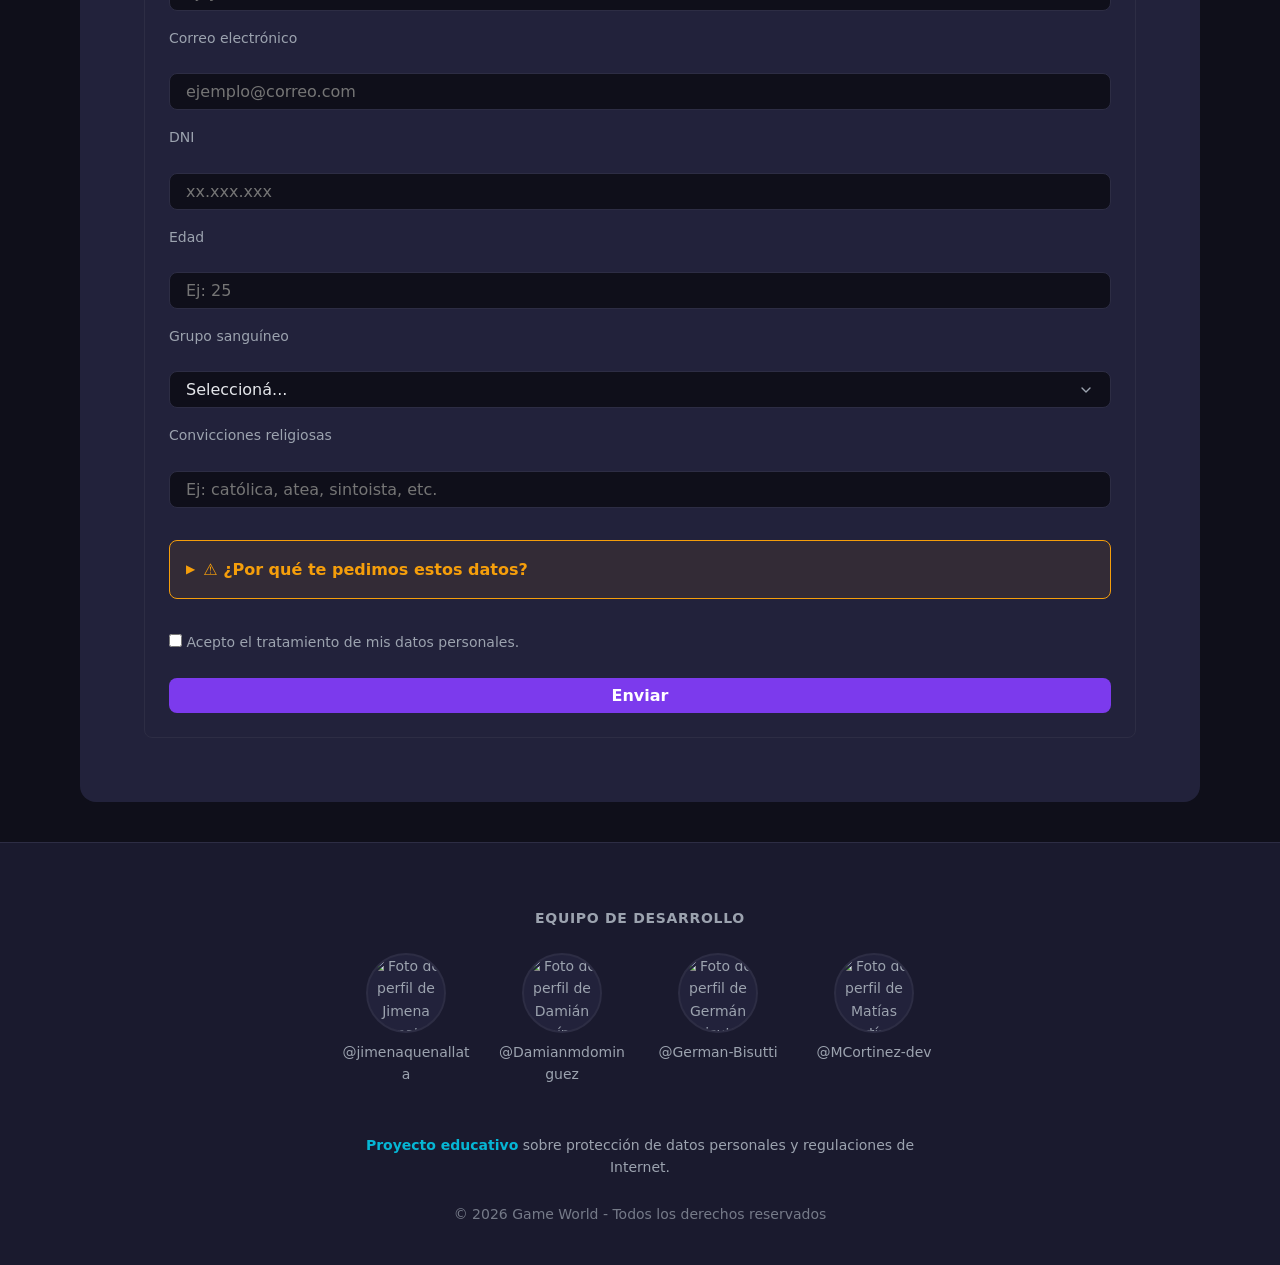
==== commit 0d2a6142: "feat(panel): panel de usuario con mini juego y gestión de cuenta" ====
--- a/index.html
+++ b/index.html
@@ -32,7 +32,7 @@
 
         <div class="auth-actions">
             <!-- TODO (Front): conectar estos botones con login.html y register.html -->
-            <a href="login.html" class="btn btn-secondary">Iniciar sesión</a>
+            <a href="panel.html" class="btn btn-secondary">Iniciar sesión</a>
             <a href="register.html" class="btn btn-primary">Registrate</a>
         </div>
     </header>
--- a/css/styles.css
+++ b/css/styles.css
@@ -950,4 +950,221 @@
     .auth-titulo {
         font-size: var(--font-size-xl);
     }
+}
+
+/* ============================================================
+   PANEL DE USUARIO
+   ============================================================ */
+
+.main-panel {
+    max-width: 900px;
+    margin: 0 auto;
+    padding: var(--space-lg) var(--space-md);
+    display: flex;
+    flex-direction: column;
+    gap: var(--space-lg);
+}
+
+.panel-card {
+    background-color: var(--color-surface);
+    border-radius: var(--radius-lg);
+    padding: var(--space-lg);
+    box-shadow: var(--shadow);
+}
+
+.panel-card-destacada {
+    border: 2px solid var(--color-accent);
+    background: linear-gradient(135deg,
+        rgba(124, 58, 237, 0.1),
+        rgba(245, 158, 11, 0.1));
+}
+
+.panel-titulo {
+    font-size: var(--font-size-2xl);
+    color: var(--color-secondary);
+    margin-bottom: var(--space-md);
+}
+
+.panel-subtitulo {
+    font-size: var(--font-size-xl);
+    color: var(--color-secondary);
+    margin-bottom: var(--space-sm);
+}
+
+.panel-descripcion {
+    font-size: var(--font-size-sm);
+    color: var(--color-text-muted);
+    line-height: 1.6;
+    margin-bottom: var(--space-md);
+}
+
+.panel-cargando {
+    color: var(--color-text-muted);
+    font-style: italic;
+}
+
+/* ------------------------------------------------------------
+   LISTA DE DATOS DEL USUARIO
+   Usa <dl>/<dt>/<dd> que es lo semánticamente correcto para
+   pares clave-valor.
+   ------------------------------------------------------------ */
+.datos-lista {
+    display: grid;
+    grid-template-columns: 1fr 2fr;
+    gap: var(--space-xs) var(--space-md);
+    margin-bottom: var(--space-md);
+    padding: var(--space-md);
+    background-color: var(--color-bg);
+    border-radius: var(--radius);
+    border-left: 3px solid var(--color-primary);
+}
+
+.datos-lista dt {
+    font-weight: 600;
+    color: var(--color-text-muted);
+    font-size: var(--font-size-sm);
+}
+
+.datos-lista dd {
+    color: var(--color-text);
+    font-size: var(--font-size-base);
+    word-break: break-word;
+}
+
+/* ------------------------------------------------------------
+   ACCIONES DEL PANEL (modificar, eliminar)
+   ------------------------------------------------------------ */
+.panel-acciones {
+    display: flex;
+    gap: var(--space-sm);
+    flex-wrap: wrap;
+    justify-content: flex-end;
+}
+
+.btn-danger {
+    background-color: var(--color-danger);
+    color: #fff;
+}
+
+.btn-danger:hover {
+    background-color: #dc2626;
+}
+
+.btn-accent {
+    background-color: var(--color-accent);
+    color: #1a1a2e;
+    font-weight: 700;
+}
+
+.btn-accent:hover {
+    background-color: #d97706;
+}
+
+/* ------------------------------------------------------------
+   MINI JUEGO
+   ------------------------------------------------------------ */
+.juego-contenedor {
+    display: flex;
+    flex-direction: column;
+    gap: var(--space-sm);
+}
+
+.juego-info {
+    display: flex;
+    justify-content: space-between;
+    font-size: var(--font-size-base);
+    color: var(--color-text);
+    padding: var(--space-xs) var(--space-sm);
+    background-color: var(--color-bg);
+    border-radius: var(--radius);
+}
+
+.juego-info strong {
+    color: var(--color-accent);
+    font-size: var(--font-size-lg);
+}
+
+.juego-area {
+    position: relative;
+    width: 100%;
+    height: 300px;
+    background-color: var(--color-bg);
+    border: 2px dashed var(--color-border);
+    border-radius: var(--radius);
+    overflow: hidden;
+    display: flex;
+    align-items: center;
+    justify-content: center;
+}
+
+.juego-gato {
+    position: absolute;
+    width: 60px;
+    height: 60px;
+    background: none;
+    border: none;
+    font-size: 2.5rem;
+    cursor: pointer;
+    transition: transform 0.1s ease;
+    padding: 0;
+    line-height: 1;
+    user-select: none;
+}
+
+.juego-gato:hover {
+    transform: scale(1.1);
+}
+
+.juego-gato:active {
+    transform: scale(0.9);
+}
+
+.juego-resultado {
+    text-align: center;
+    color: var(--color-text);
+    font-size: var(--font-size-lg);
+}
+
+.juego-resultado strong {
+    color: var(--color-accent);
+    font-size: var(--font-size-xl);
+}
+
+/* ------------------------------------------------------------
+   MODAL DE ELIMINACIÓN
+   ------------------------------------------------------------ */
+.modal-advertencia {
+    padding: var(--space-sm);
+    background-color: rgba(239, 68, 68, 0.1);
+    border-left: 3px solid var(--color-danger);
+    border-radius: var(--radius);
+    font-size: var(--font-size-sm);
+    color: var(--color-text);
+    line-height: 1.6;
+    margin: var(--space-sm) 0;
+}
+
+/* ------------------------------------------------------------
+   RESPONSIVE
+   ------------------------------------------------------------ */
+@media (max-width: 480px) {
+    .datos-lista {
+        grid-template-columns: 1fr;
+    }
+
+    .datos-lista dt {
+        margin-top: var(--space-xs);
+    }
+
+    .panel-acciones {
+        flex-direction: column;
+    }
+
+    .panel-acciones .btn {
+        width: 100%;
+    }
+
+    .juego-area {
+        height: 250px;
+    }
 }
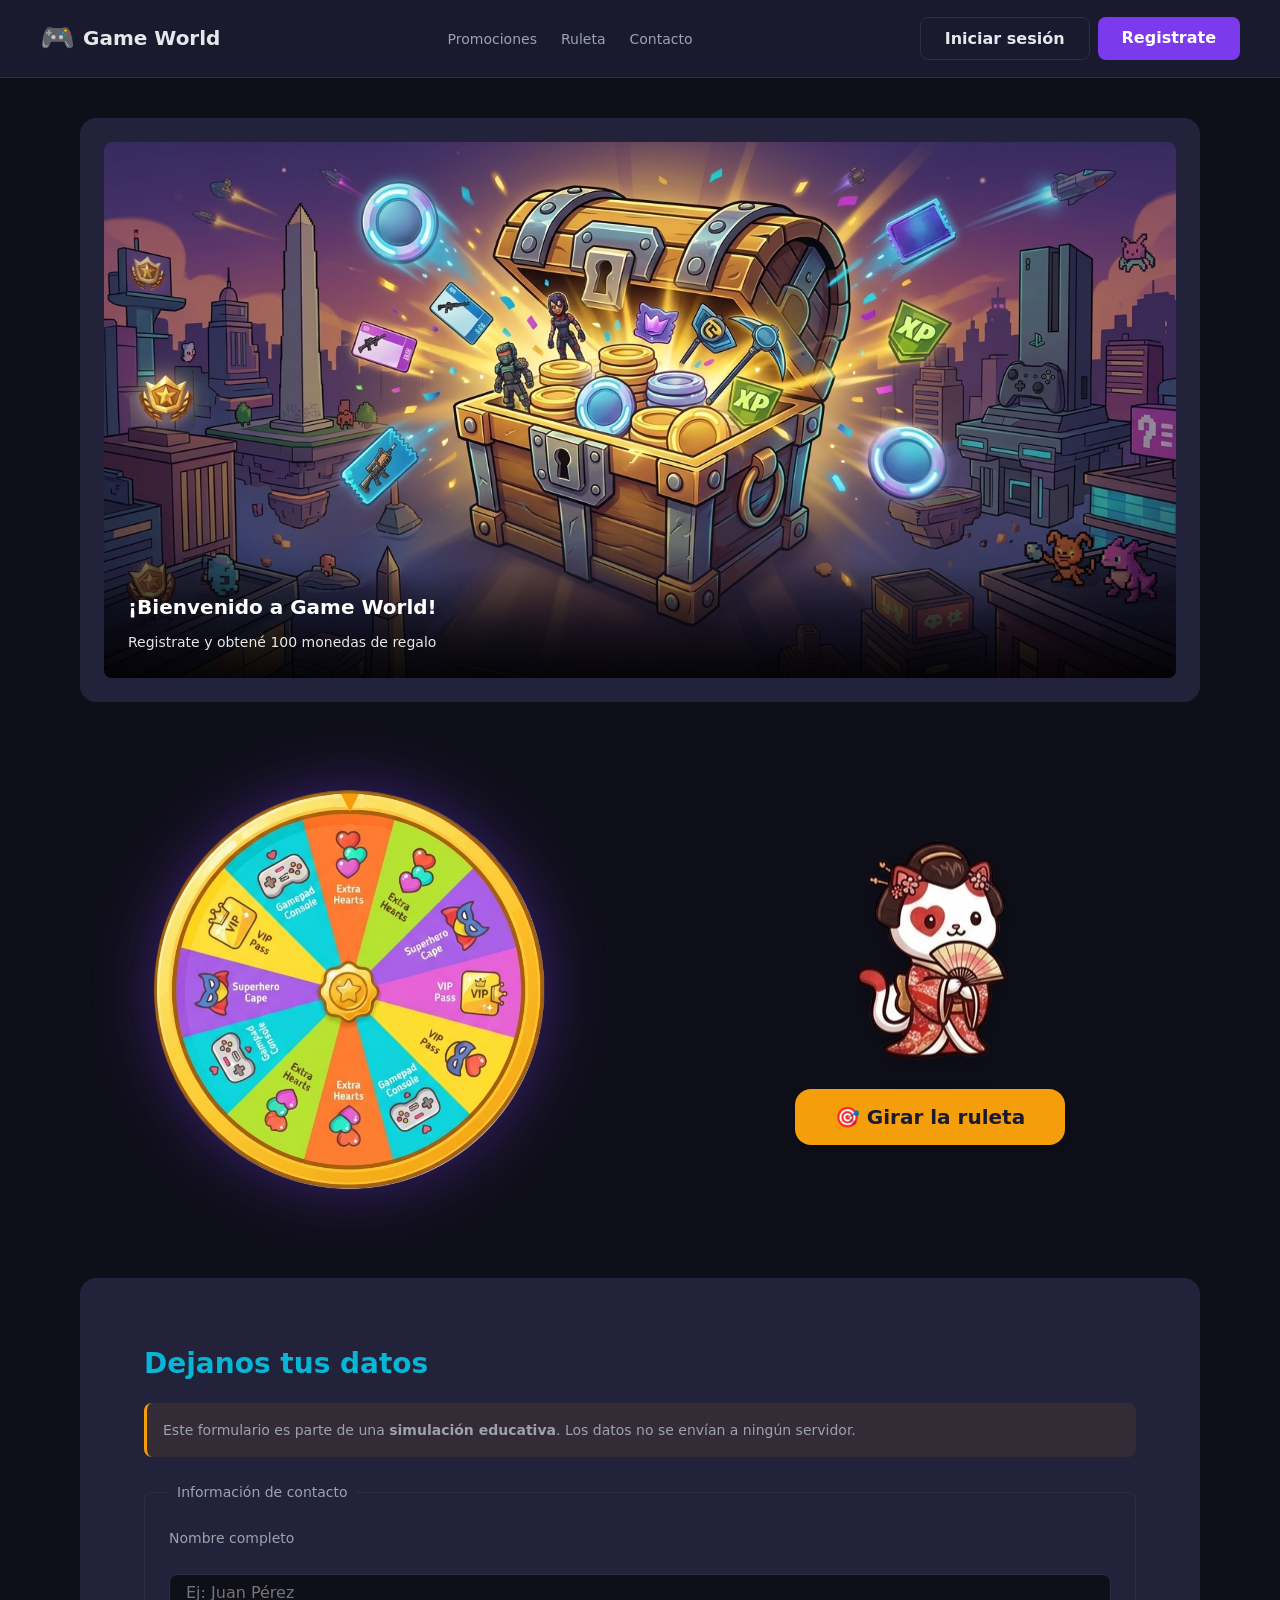
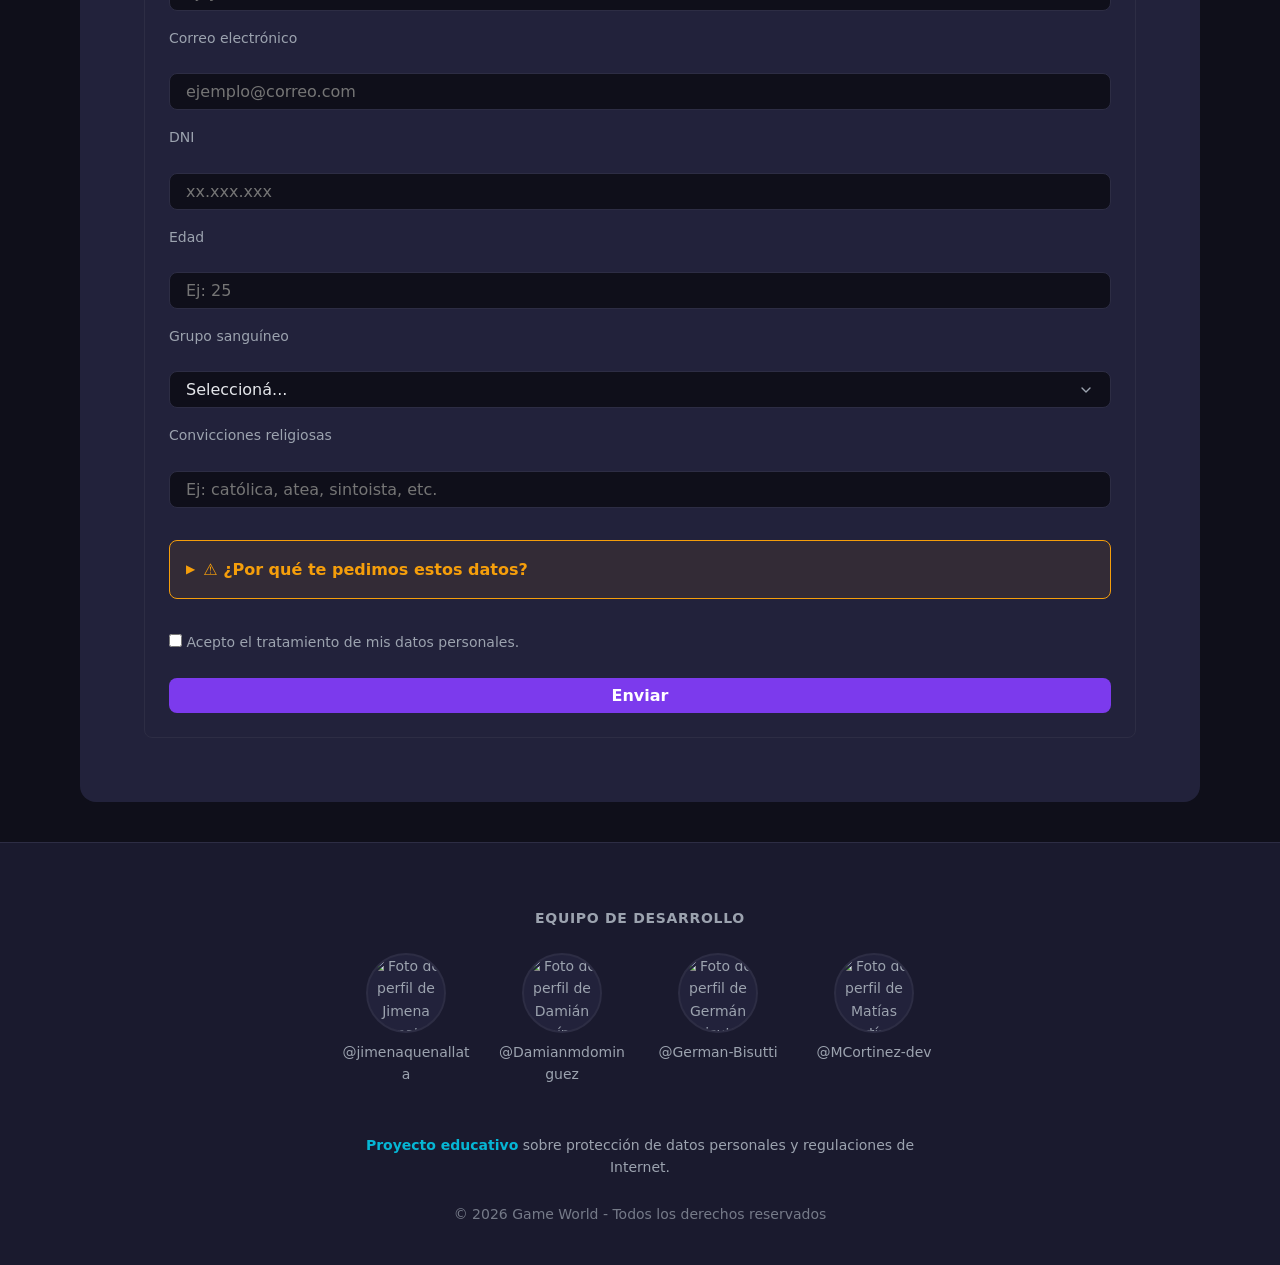
==== commit 318598a5: "Style: Add icon" ====
--- a/index.html
+++ b/index.html
@@ -5,6 +5,9 @@
     <meta name="viewport" content="width=device-width, initial-scale=1.0">
     <meta name="description" content="Game World - Plataforma de juegos y entretenimiento online. Proyecto educativo sobre protección de datos personales.">
     <meta name="author" content="Equipo Game World">
+    <link rel="icon" type="image/png" sizes="32x32" href="assets/favicon/favicon-32x32.png">
+    <link rel="icon" type="image/png" sizes="16x16" href="assets/favicon/favicon-16x16.png">
+    <link rel="apple-touch-icon" sizes="180x180" href="assets/favicon/apple-touch-icon.png">
     <title>Game World | Inicio</title>
     <!-- TODO (Equipo): vincular aquí la hoja de estilos principal styles.css -->
     <link rel="stylesheet" href="css/styles.css">
--- a/css/styles.css
+++ b/css/styles.css
@@ -1089,6 +1089,10 @@
     width: 100%;
     height: 300px;
     background-color: var(--color-bg);
+    background-image: url("../assets/juego/fondo-juego.jpg");
+    background-size: cover;
+    background-position: center;
+    background-repeat: no-repeat;
     border: 2px dashed var(--color-border);
     border-radius: var(--radius);
     overflow: hidden;
@@ -1097,8 +1101,18 @@
     justify-content: center;
 }
 
+.juego-area::before {
+    content: "";
+    position: absolute;
+    inset: 0;
+    background-color: rgba(0, 0, 0, 0.4);
+    pointer-events: none;
+    z-index: 1;
+}
+
 .juego-gato {
     position: absolute;
+    z-index: 2; /* Por encima del overlay */
     width: 60px;
     height: 60px;
     background: none;
@@ -1167,4 +1181,91 @@
     .juego-area {
         height: 250px;
     }
+}
+
+/* ------------------------------------------------------------
+   DESPLEGABLE "CAMBIAR CONTRASEÑA" CON AVISO DEL CASO YAHOO
+   Se abre dentro del panel de usuario. Es un <details> que
+   muestra un aviso educativo sobre el hackeo de Yahoo (2013).
+   ------------------------------------------------------------ */
+.cambio-password {
+    margin: var(--space-md) 0;
+    border: 1px solid var(--color-danger);
+    border-radius: var(--radius);
+    background-color: rgba(239, 68, 68, 0.08);
+    overflow: hidden;
+}
+
+.cambio-password summary {
+    padding: var(--space-sm) var(--space-md);
+    cursor: pointer;
+    font-weight: 600;
+    color: var(--color-danger);
+    user-select: none;
+    list-style: none;
+    display: flex;
+    align-items: center;
+    gap: var(--space-xs);
+    font-size: var(--font-size-base);
+}
+
+/* Ocultar el triángulo nativo */
+.cambio-password summary::marker,
+.cambio-password summary::-webkit-details-marker {
+    display: none;
+}
+
+/* Triángulo custom que rota */
+.cambio-password summary::before {
+    content: "▶";
+    font-size: 0.75em;
+    transition: transform var(--transition);
+    display: inline-block;
+}
+
+.cambio-password[open] summary::before {
+    transform: rotate(90deg);
+}
+
+.cambio-password summary:hover {
+    color: #dc2626;
+    background-color: rgba(239, 68, 68, 0.05);
+}
+
+.cambio-password-contenido {
+    padding: 0 var(--space-md) var(--space-md);
+}
+
+/* ------------------------------------------------------------
+   AVISO DEL CASO YAHOO
+   Cartel dentro del desplegable. Fondo oscuro, borde rojo,
+   textos que explican el caso.
+   ------------------------------------------------------------ */
+.aviso-yahoo {
+    padding: var(--space-md);
+    background-color: var(--color-bg);
+    border-radius: var(--radius);
+    border-left: 4px solid var(--color-danger);
+    display: flex;
+    flex-direction: column;
+    gap: var(--space-sm);
+}
+
+.aviso-yahoo-titulo {
+    font-size: var(--font-size-base);
+    font-weight: 700;
+    color: var(--color-danger);
+    line-height: 1.4;
+    margin: 0;
+}
+
+.aviso-yahoo-texto {
+    font-size: var(--font-size-sm);
+    color: var(--color-text);
+    line-height: 1.6;
+    margin: 0;
+}
+
+.aviso-yahoo-texto strong {
+    color: var(--color-accent);
 }
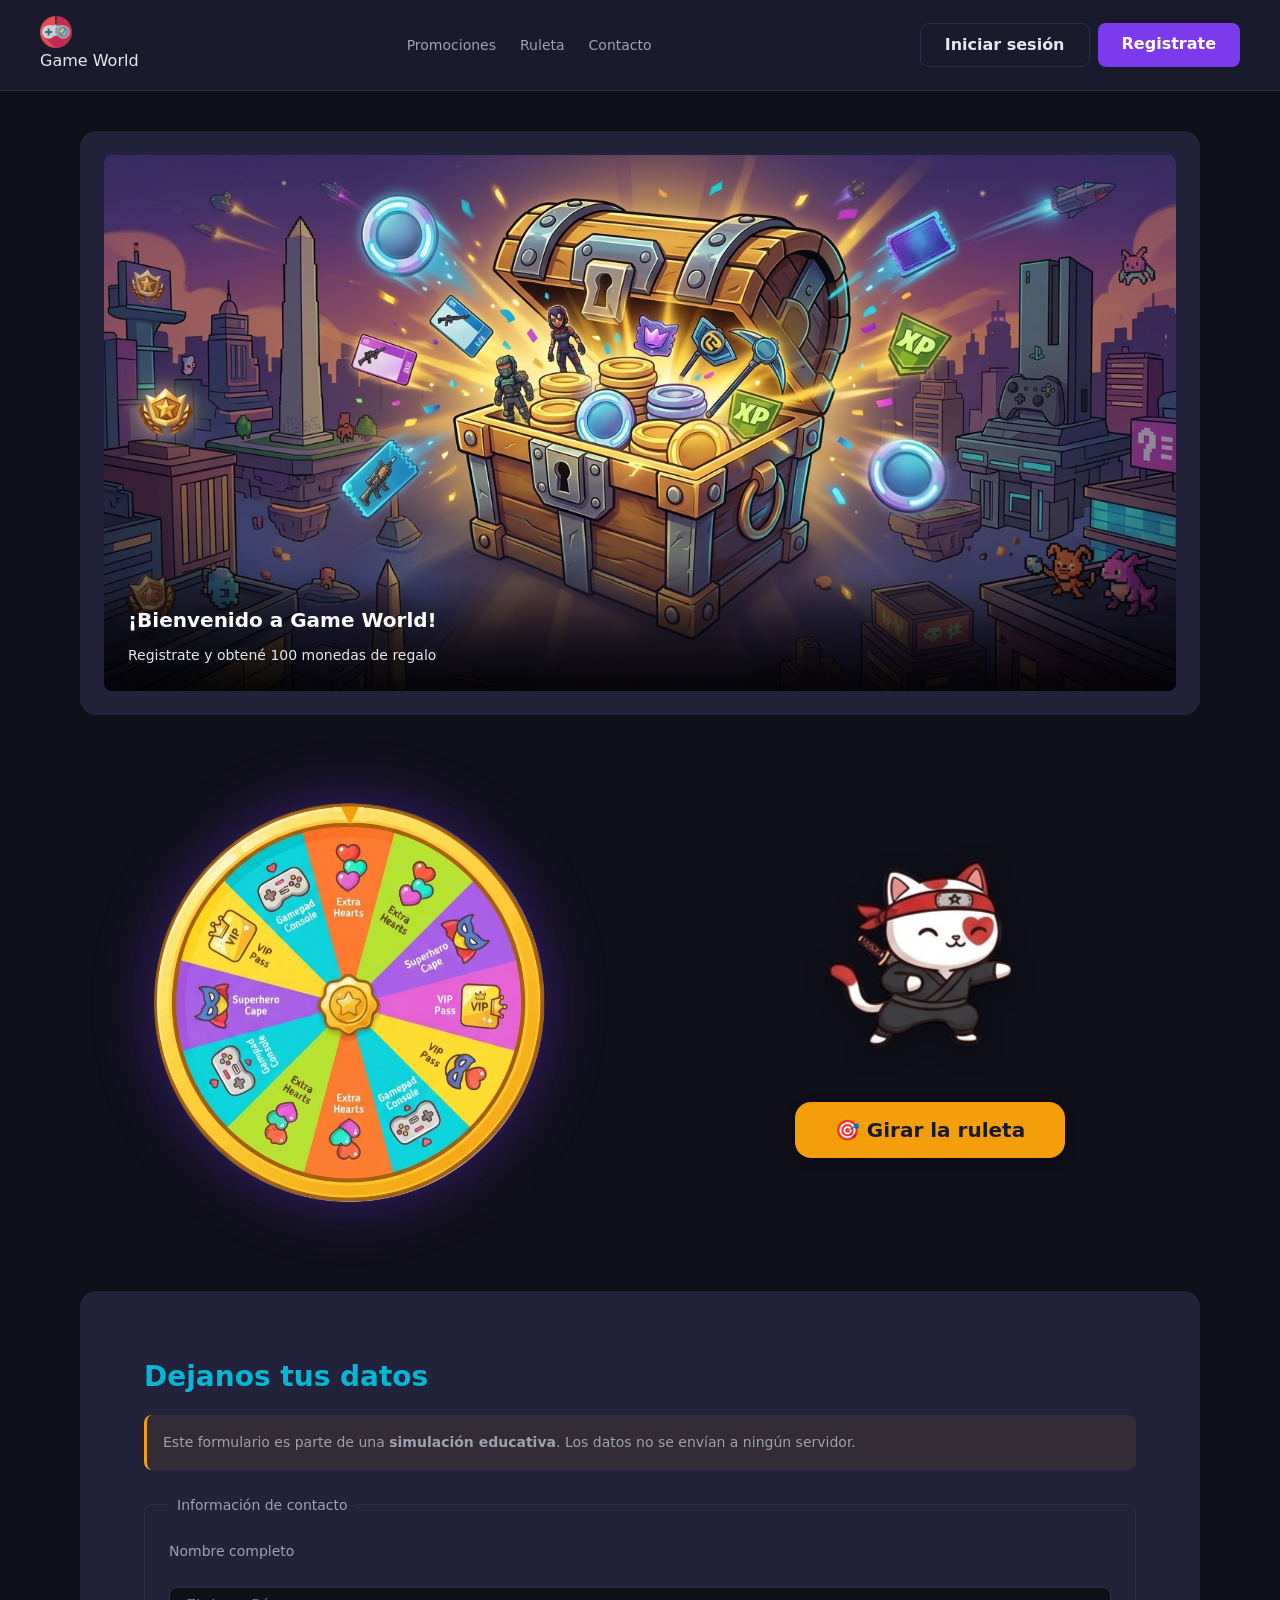
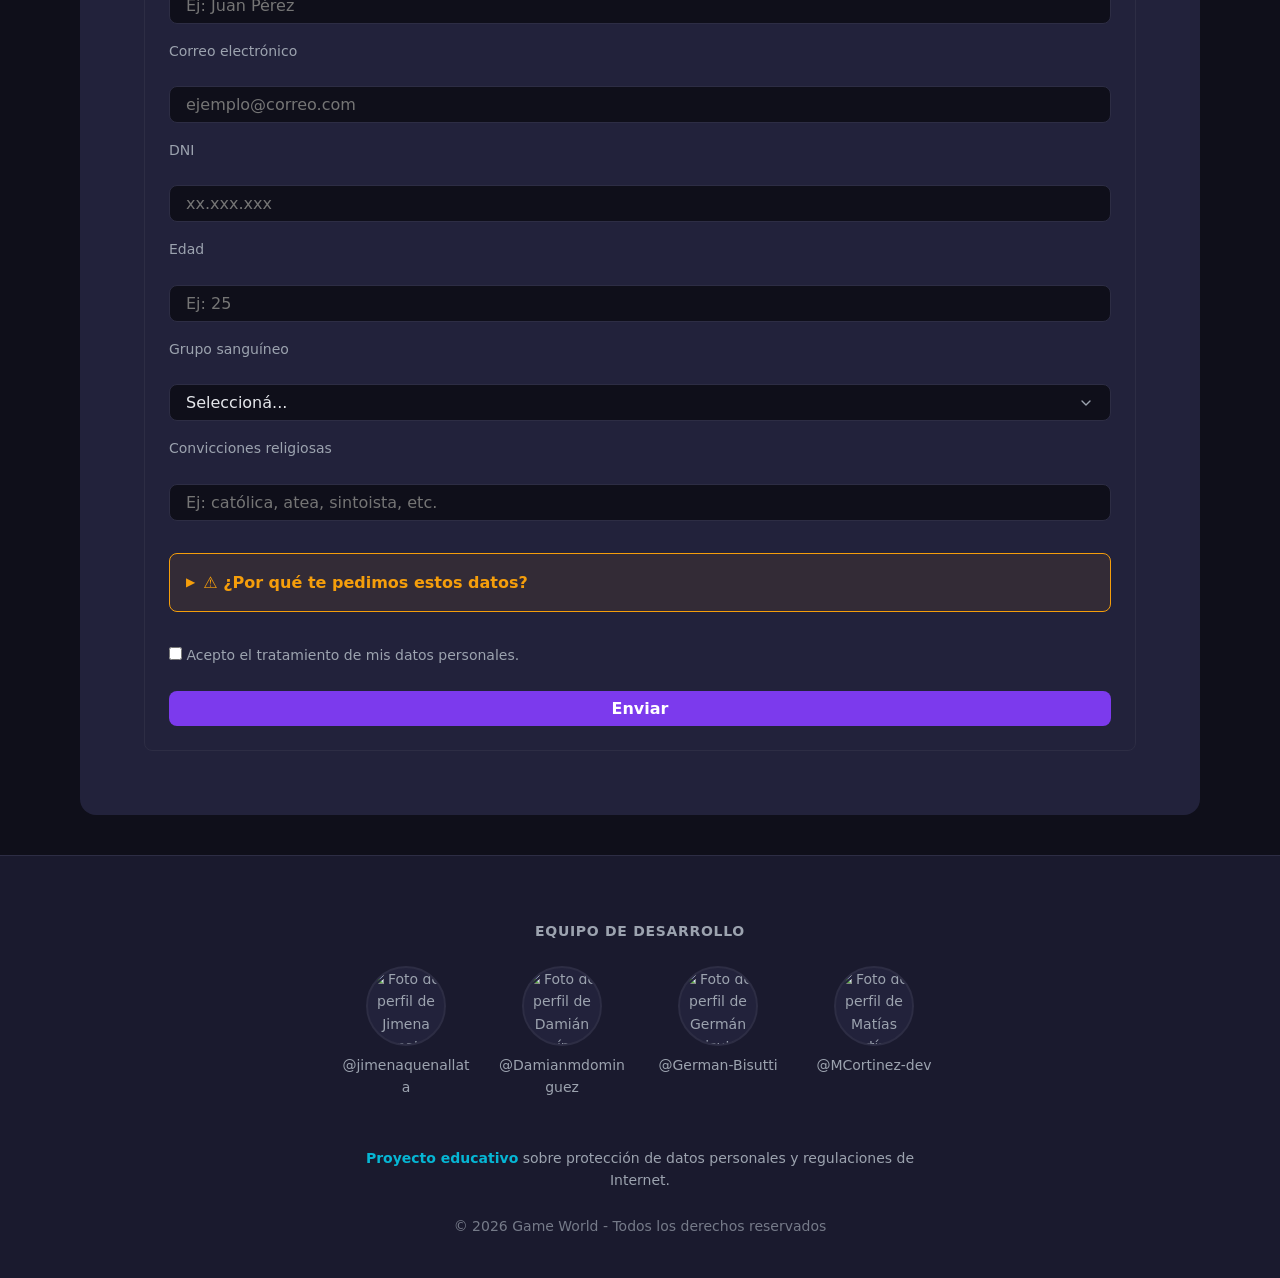
==== commit b08975da: "Style: Put icon on header" ====
--- a/index.html
+++ b/index.html
@@ -18,9 +18,14 @@
          HEADER: barra superior fija con logo, navegación y accesos
          ============================================================ -->
     <header class="site-header">
-        <!-- TODO (Diseño): reemplazar este texto por el logo SVG definitivo -->
         <a href="index.html" class="logo" aria-label="Ir al inicio de Game World">
-            <span class="logo-icon">🎮</span>
+            <img
+                src="assets/favicon/favicon-32x32.png"
+                alt=""
+                class="logo-icon"
+                width="32"
+                height="32"
+            >
             <span class="logo-text">Game World</span>
         </a>
 
--- a/css/styles.css
+++ b/css/styles.css
@@ -163,17 +163,11 @@
     z-index: 100;
 }
 
-.logo {
-    display: flex;
-    align-items: center;
-    gap: var(--space-xs);
-    font-size: var(--font-size-lg);
-    font-weight: 700;
-    color: var(--color-text);
-}
-
 .logo-icon {
-    font-size: var(--font-size-xl);
+    width: 32px;
+    height: 32px;
+    object-fit: contain;
+    display: block;
 }
 
 .main-nav ul {
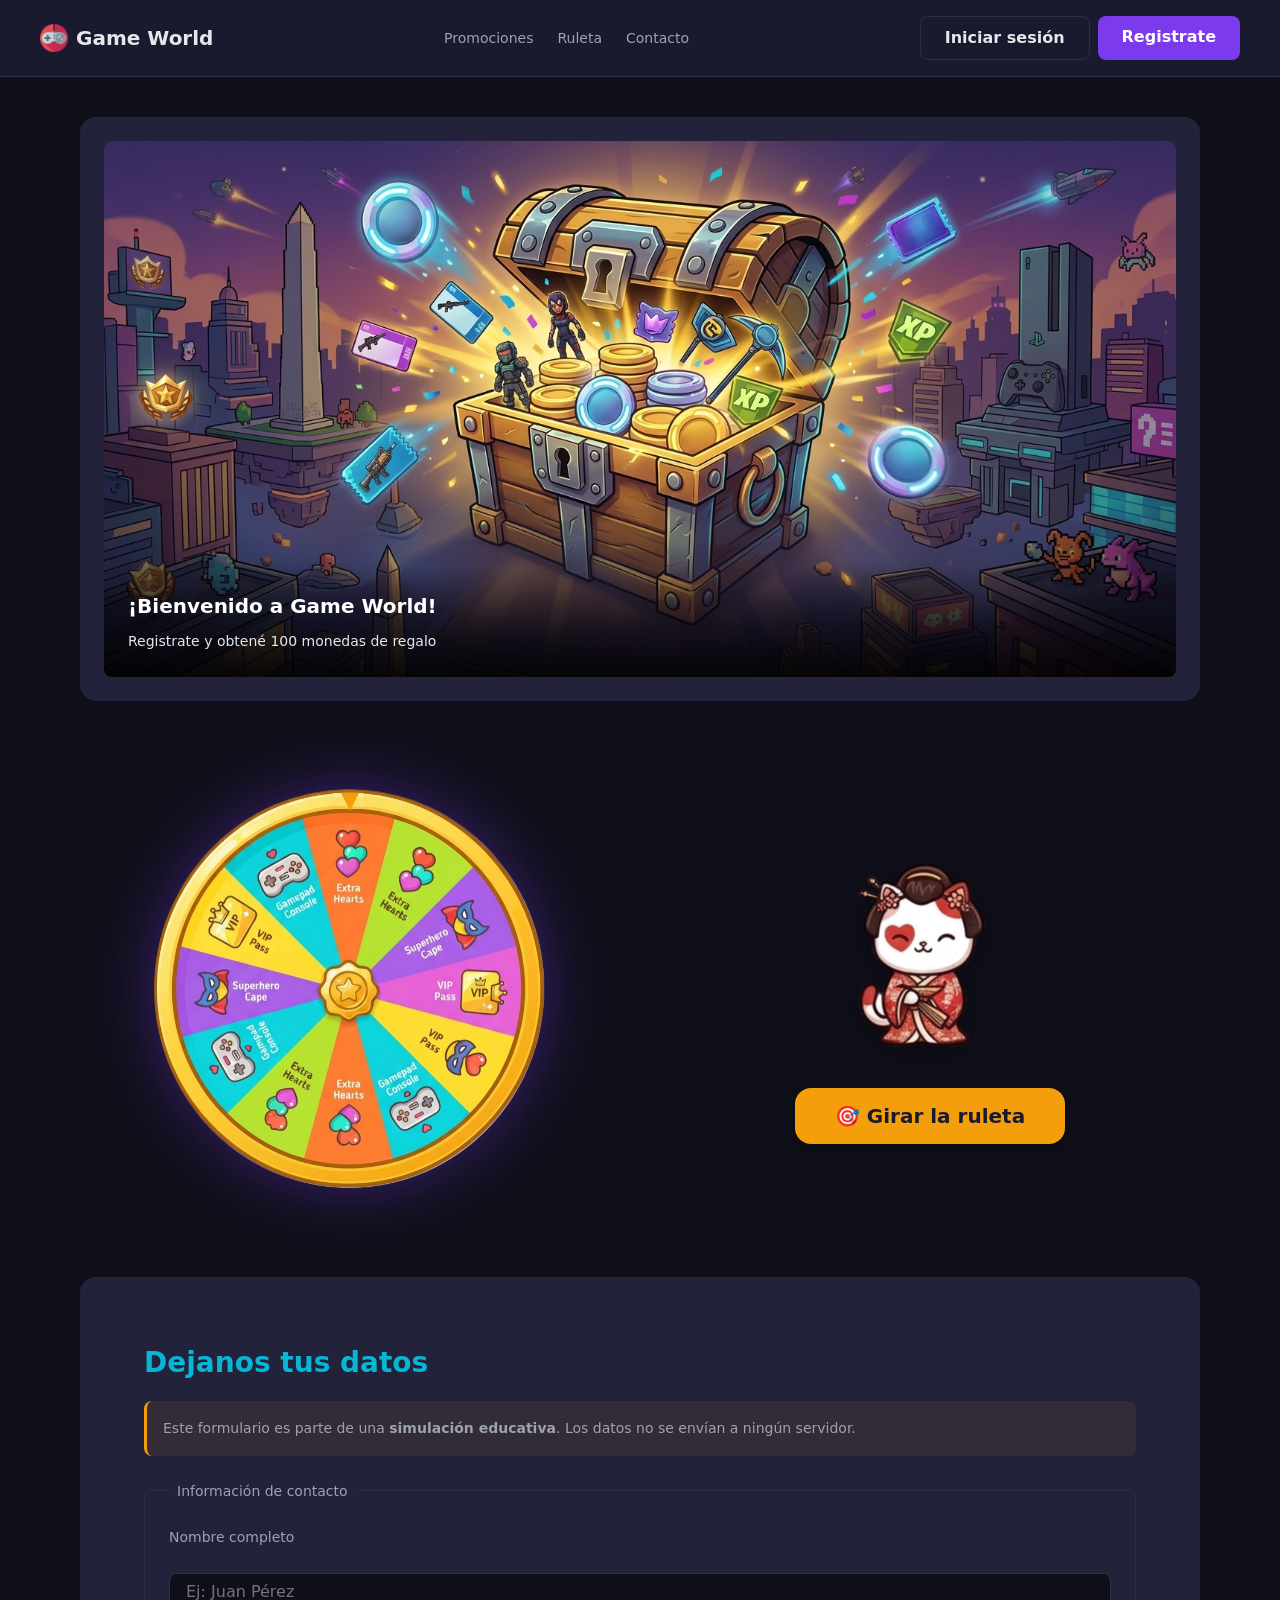
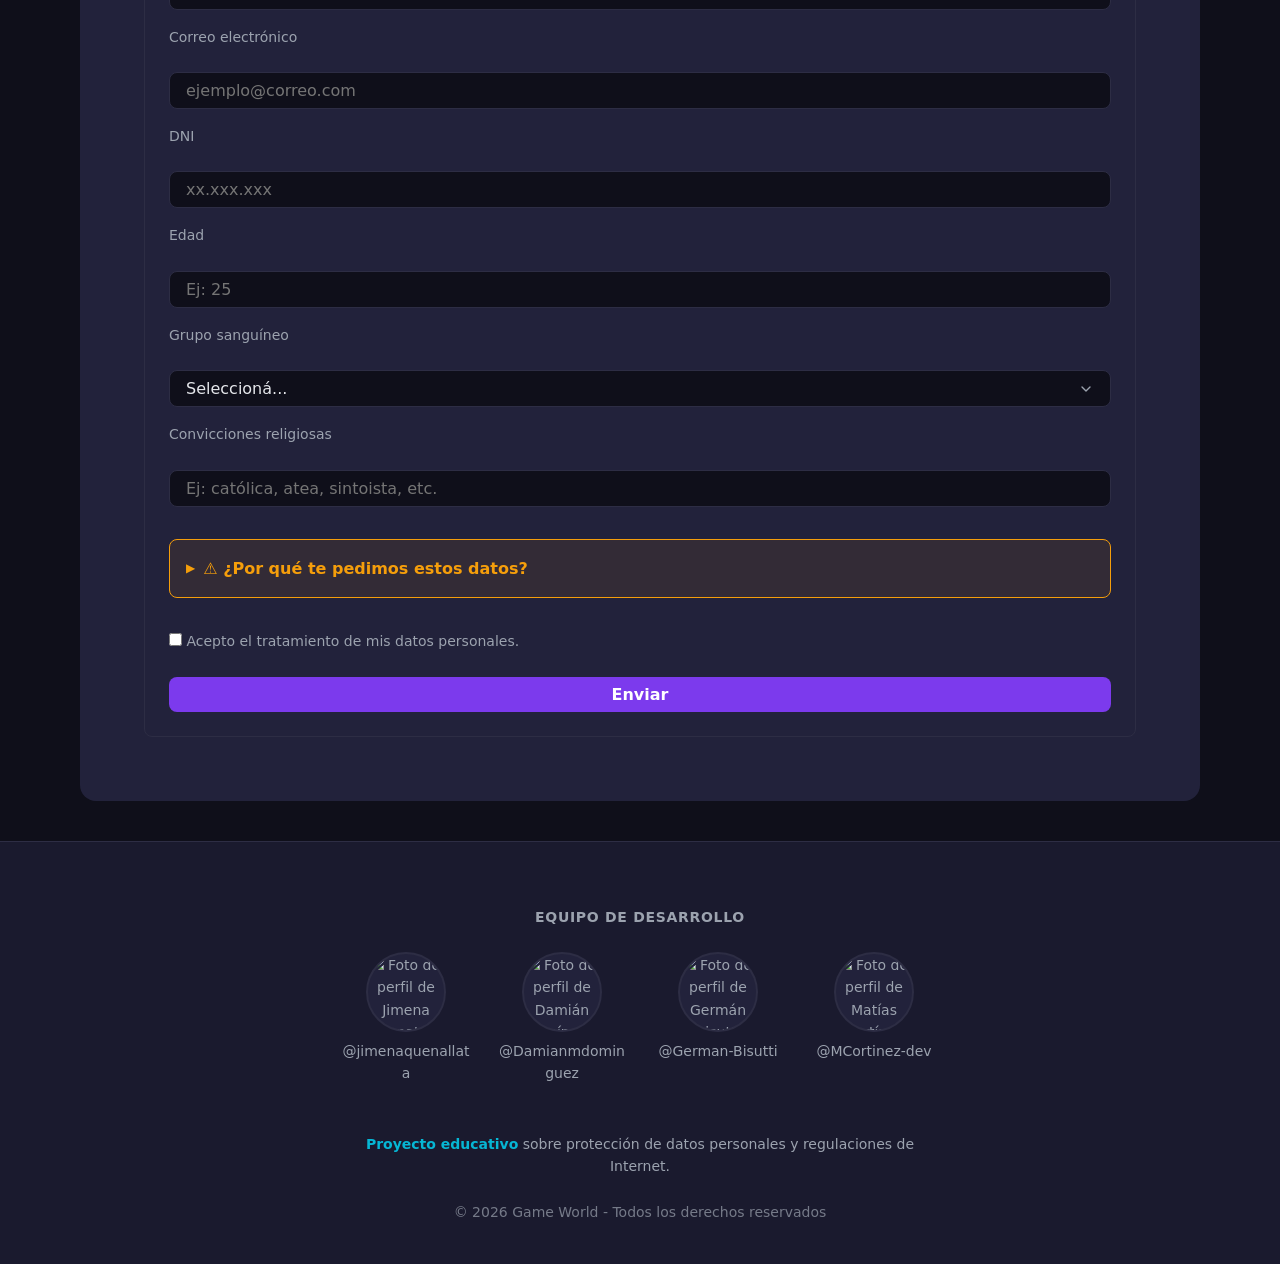
==== commit 8eadf9ad: "Featured: First try caso Yahoo" ====
--- a/index.html
+++ b/index.html
@@ -215,7 +215,7 @@
                                 <li>
                                     <strong>Consentimiento informado</strong> (Art. 5 y 6): el titular
                                     debe saber <em>quién</em> trata sus datos, <em>para qué</em> y
-                                    <em>por cuánto tiempo</em>.
+                                    <em>por cuánto tiempo</em>
                                 </li>
                             </ul>
                             <p class="legal-hint-footer">
--- a/css/styles.css
+++ b/css/styles.css
@@ -163,11 +163,28 @@
     z-index: 100;
 }
 
+/* ------------------------------------------------------------
+   LOGO DEL HEADER
+   Contiene el ícono (imagen) y el texto. Flexbox los alinea
+   verticalmente y les da una separación cómoda.
+   ------------------------------------------------------------ */
+.logo {
+    display: flex;
+    align-items: center;
+    gap: var(--space-xs);
+    font-size: var(--font-size-lg);
+    font-weight: 700;
+    color: var(--color-text);
+    line-height: 1;
+}
+
 .logo-icon {
-    width: 32px;
-    height: 32px;
+    width: 28px;
+    height: 28px;
     object-fit: contain;
     display: block;
+    /* El ícono no crece ni se achica */
+    flex-shrink: 0;
 }
 
 .main-nav ul {
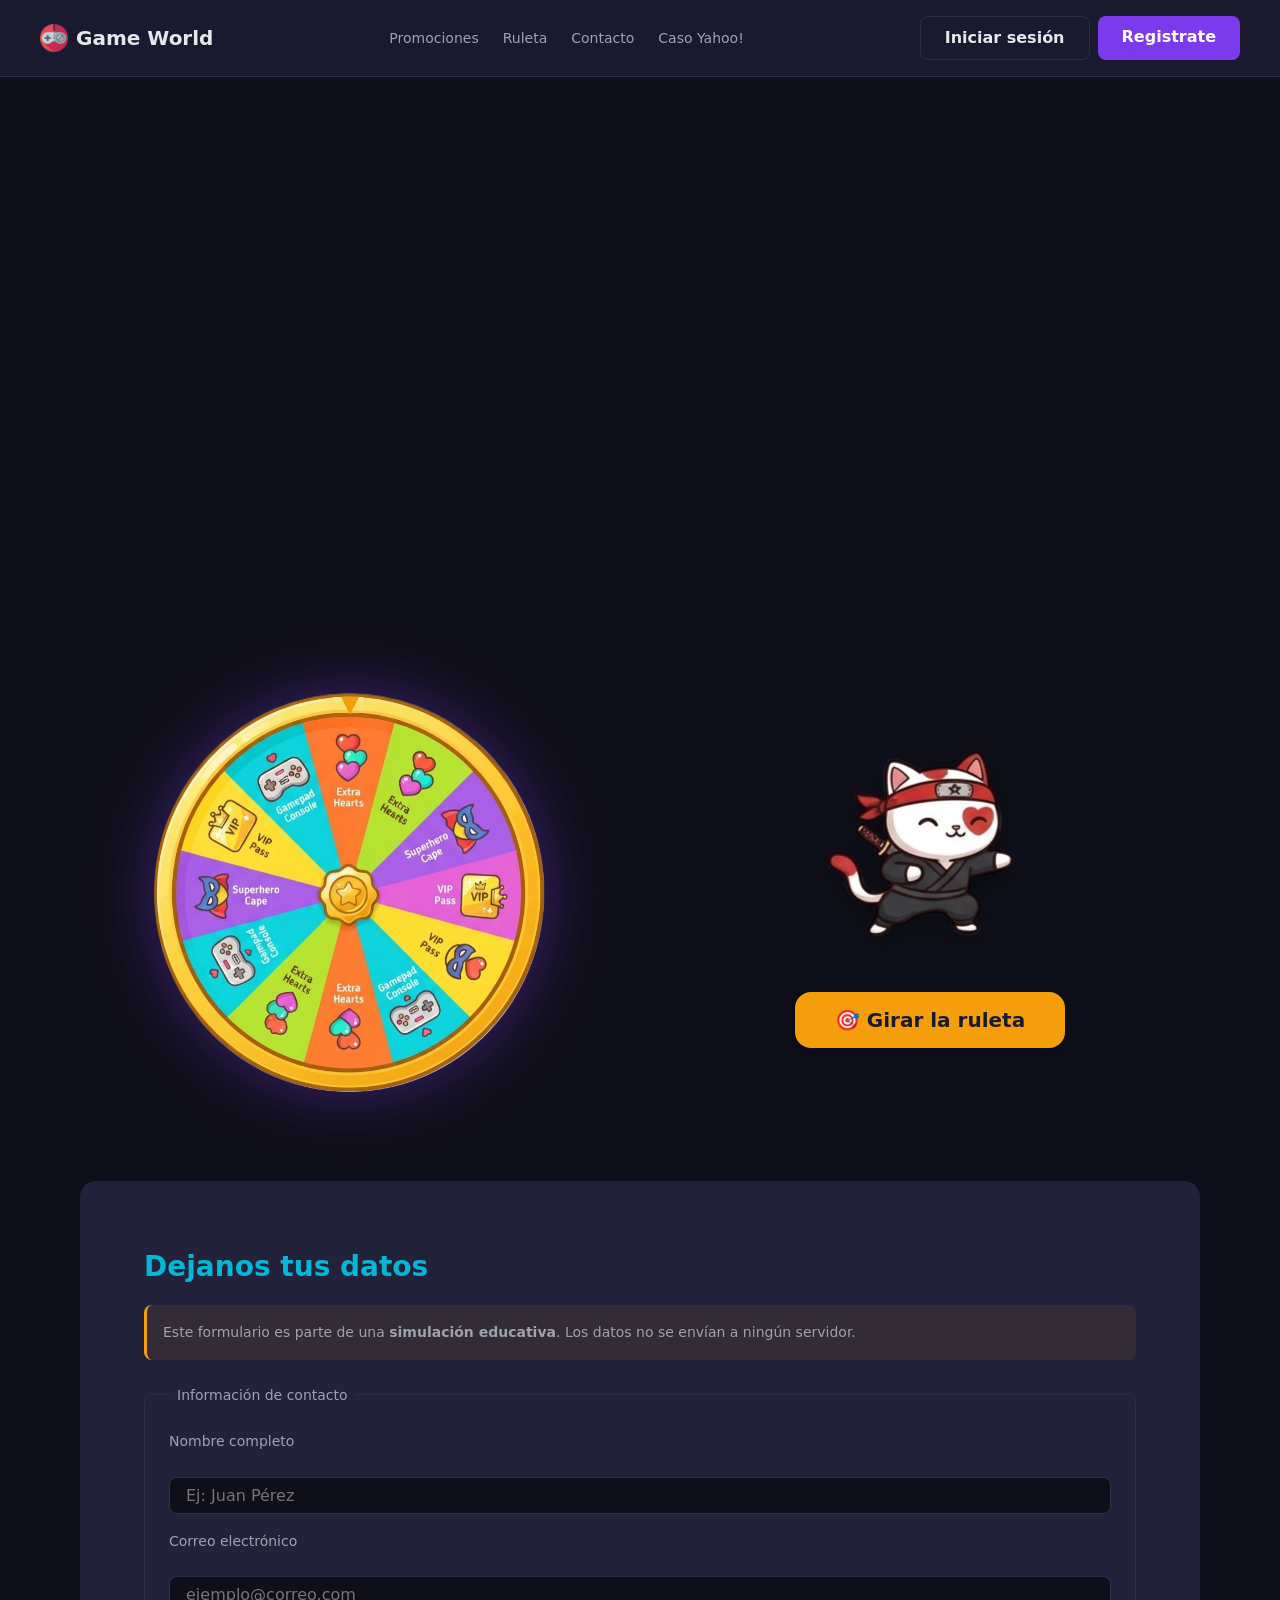
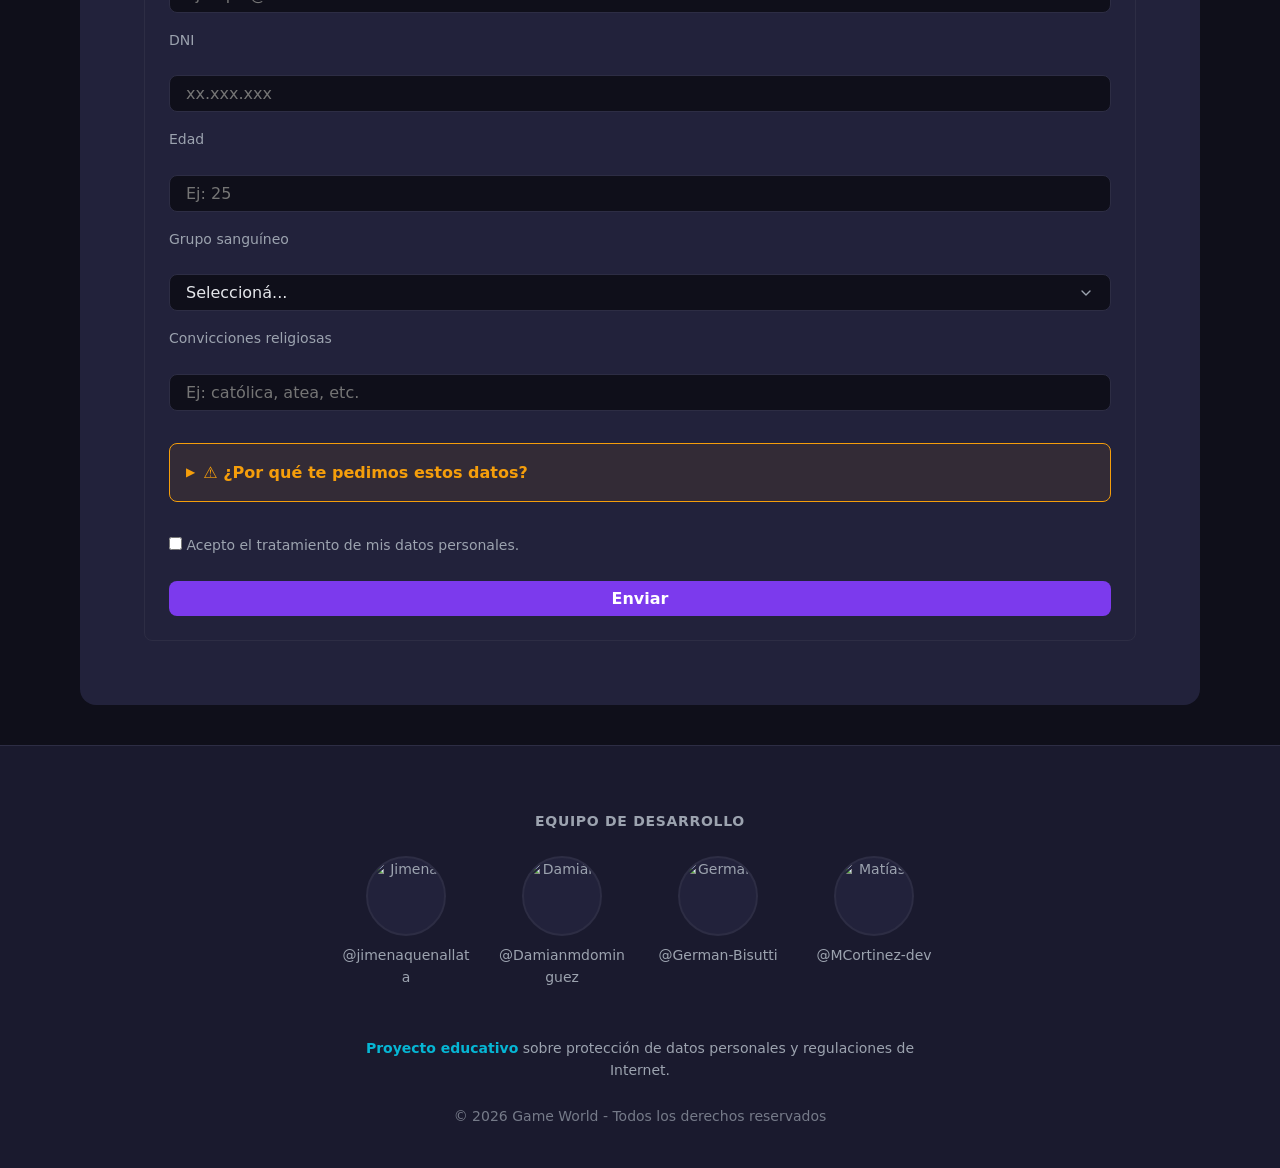
==== commit 5ae41717: "refactor: modularize header and footer with include script, organize JS into js/ folder, and reduce " ====
--- a/index.html
+++ b/index.html
@@ -6,101 +6,34 @@
     <meta name="description" content="Game World - Plataforma de juegos y entretenimiento online. Proyecto educativo sobre protección de datos personales.">
     <meta name="author" content="Equipo Game World">
     <link rel="icon" type="image/png" sizes="32x32" href="assets/favicon/favicon-32x32.png">
-    <link rel="icon" type="image/png" sizes="16x16" href="assets/favicon/favicon-16x16.png">
-    <link rel="apple-touch-icon" sizes="180x180" href="assets/favicon/apple-touch-icon.png">
     <title>Game World | Inicio</title>
-    <!-- TODO (Equipo): vincular aquí la hoja de estilos principal styles.css -->
     <link rel="stylesheet" href="css/styles.css">
 </head>
 <body>
 
-    <!-- ============================================================
-         HEADER: barra superior fija con logo, navegación y accesos
-         ============================================================ -->
-    <header class="site-header">
-        <a href="index.html" class="logo" aria-label="Ir al inicio de Game World">
-            <img
-                src="assets/favicon/favicon-32x32.png"
-                alt=""
-                class="logo-icon"
-                width="32"
-                height="32"
-            >
-            <span class="logo-text">Game World</span>
-        </a>
+    <!-- Header inyectado automáticamente mediante JS -->
+    <div id="header-container"></div>
 
-        <nav class="main-nav" aria-label="Navegación principal">
-            <!-- TODO (Equipo): agregar aquí los enlaces a secciones internas cuando existan -->
-            <ul>
-                <li><a href="#carousel">Promociones</a></li>
-                <li><a href="#ruleta">Ruleta</a></li>
-                <li><a href="#contacto">Contacto</a></li>
-            </ul>
-        </nav>
-
-        <div class="auth-actions">
-            <!-- TODO (Front): conectar estos botones con login.html y register.html -->
-            <a href="panel.html" class="btn btn-secondary">Iniciar sesión</a>
-            <a href="register.html" class="btn btn-primary">Registrate</a>
-        </div>
-    </header>
-
-    <!-- ============================================================
-         CONTENIDO PRINCIPAL
-         ============================================================ -->
     <main>
-
-        <!-- ------------------------------------------------------------
-            SECCIÓN 1: Carrusel promocional
-            Los 3 slides se apilan uno encima del otro.
-            Solo el que tiene la clase .activo es visible.
-            El JS rota la clase cada 5 segundos.
-            Las imágenes se guardan en assets/carousel/
-            ------------------------------------------------------------ -->
+        <!-- Sección Carrusel: Presentación visual reducida y equilibrada -->
         <section id="carousel" class="carousel-section" aria-label="Promociones destacadas">
             <div class="carousel-slides">
-                <!-- Slide 1 -->
                 <article class="carousel-slide activo">
-                    <img
-                        src="assets/carousel/slide-01.jpg"
-                        alt="Promoción de bienvenida para nuevos usuarios"
-                        class="carousel-img"
-                        width="1200"
-                        height="600"
-                        loading="eager"
-                    >
+                    <img src="assets/carousel/slide-01.jpg" alt="Bienvenida" class="carousel-img" loading="eager">
                     <div class="carousel-texto">
                         <h3>¡Bienvenido a Game World!</h3>
                         <p>Registrate y obtené 100 monedas de regalo</p>
                     </div>
                 </article>
-
-                <!-- Slide 2 -->
                 <article class="carousel-slide">
-                    <img
-                        src="assets/carousel/slide-02.jpg"
-                        alt="Juego destacado de la semana"
-                        class="carousel-img"
-                        width="1200"
-                        height="600"
-                        loading="lazy"
-                    >
+                    <img src="assets/carousel/slide-02.jpg" alt="Ruleta" class="carousel-img" loading="lazy">
                     <div class="carousel-texto">
                         <h3>Juego de la semana</h3>
                         <p>Descubrí la ruleta de premios</p>
                     </div>
                 </article>
-
-                <!-- Slide 3 -->
                 <article class="carousel-slide">
-                    <img
-                        src="assets/carousel/slide-03.jpg"
-                        alt="Torneo o evento especial"
-                        class="carousel-img"
-                        width="1200"
-                        height="600"
-                        loading="lazy"
-                    >
+                    <img src="assets/carousel/slide-03.jpg" alt="Torneo" class="carousel-img" loading="lazy">
                     <div class="carousel-texto">
                         <h3>Torneo especial</h3>
                         <p>Participá y ganá premios exclusivos</p>
@@ -109,45 +42,27 @@
             </div>
         </section>
 
-        <!-- ------------------------------------------------------------
-            SECCIÓN 2: Ruleta interactiva + mascota
-            ------------------------------------------------------------ -->
+        <!-- Sección Ruleta Interactiva + Mascota -->
         <section id="ruleta" class="ruleta-section" aria-label="Ruleta de premios">
             <div class="ruleta-wrapper">
-                <!-- Imagen de la ruleta. Rota con CSS cuando se presiona el botón. -->
-                <img
-                    id="ruleta"
-                    src="assets/ruleta/ruleta.png"
-                    alt="Ruleta de premios"
-                    width="400"
-                    height="400"
-                    class="ruleta-img"
-                >
-                <!-- Indicador de premio (opcional, se puede sacar si no lo usás) -->
+                <img id="ruleta" src="assets/ruleta/ruleta.png" alt="Ruleta de premios" width="400" height="400" class="ruleta-img">
                 <div class="ruleta-indicador" aria-hidden="true">▼</div>
             </div>
-
             <div class="ruleta-side">
-                <!-- Mascota animada: gato que baila (JS cambia los frames) -->
                 <div class="mascota">
                     <img id="gato" src="assets/gato/ninja/frame_01.png" alt="Gato bailando" width="230" height="230">
                 </div>
-
-                <!-- Botón para disparar el giro -->
                 <button type="button" class="btn btn-ruleta" id="btn-girar">
                     🎯 Girar la ruleta
                 </button>
             </div>
         </section>
 
-        <!-- ------------------------------------------------------------
-             SECCIÓN 3: Formulario de contacto / recolección de datos
-             ------------------------------------------------------------ -->
+        <!-- Sección Formulario Educativo de Recolección de Datos -->
         <section id="contacto" class="contacto-section" aria-label="Formulario de contacto">
             <h2>Dejanos tus datos</h2>
             <p class="form-notice">
-                Este formulario es parte de una <strong>simulación educativa</strong>.
-                Los datos no se envían a ningún servidor.
+                Este formulario es parte de una <strong>simulación educativa</strong>. Los datos no se envían a ningún servidor.
             </p>
 
             <form action="#" method="post" class="contact-form">
@@ -155,73 +70,34 @@
                     <legend>Información de contacto</legend>
 
                     <label for="nombre">Nombre completo</label>
-                    <input type="text" id="nombre" name="nombre" required
-                        placeholder="Ej: Juan Pérez"
-                        autocomplete="name">
+                    <input type="text" id="nombre" name="nombre" required placeholder="Ej: Juan Pérez" autocomplete="name">
 
                     <label for="email">Correo electrónico</label>
-                    <input type="email" id="email" name="email" required
-                        placeholder="ejemplo@correo.com"
-                        autocomplete="email">
+                    <input type="email" id="email" name="email" required placeholder="ejemplo@correo.com" autocomplete="email">
 
                     <label for="dni">DNI</label>
-                    <input type="text" id="dni" name="dni" required
-                        placeholder="xx.xxx.xxx"
-                        pattern="\d{2}\.?\d{3}\.?\d{3}"
-                        title="Formato: xx.xxx.xxx"
-                        autocomplete="off">
+                    <input type="text" id="dni" name="dni" required placeholder="xx.xxx.xxx" pattern="\d{2}\.?\d{3}\.?\d{3}" title="Formato: xx.xxx.xxx" autocomplete="off">
 
                     <label for="edad">Edad</label>
-                    <input type="number" id="edad" name="edad" min="1" max="120"
-                        placeholder="Ej: 25">
+                    <input type="number" id="edad" name="edad" min="1" max="120" placeholder="Ej: 25">
 
                     <label for="grupo-sanguineo">Grupo sanguíneo</label>
                     <select id="grupo-sanguineo" name="grupo-sanguineo">
                         <option value="">Seleccioná...</option>
-                        <option value="A+">A+</option>
-                        <option value="A-">A-</option>
-                        <option value="B+">B+</option>
-                        <option value="B-">B-</option>
-                        <option value="AB+">AB+</option>
-                        <option value="AB-">AB-</option>
-                        <option value="O+">O+</option>
-                        <option value="O-">O-</option>
+                        <option value="A+">A+</option><option value="A-">A-</option>
+                        <option value="B+">B+</option><option value="B-">B-</option>
+                        <option value="AB+">AB+</option><option value="AB-">AB-</option>
+                        <option value="O+">O+</option><option value="O-">O-</option>
                     </select>
 
                     <label for="religion">Convicciones religiosas</label>
-                    <input type="text" id="religion" name="religion"
-                        placeholder="Ej: católica, atea, sintoista, etc.">
+                    <input type="text" id="religion" name="religion" placeholder="Ej: católica, atea, etc.">
 
-                    <!-- Cartel legal desplegable -->
+                    <!-- Aviso legal desplegable (Simulación Ley 25.326) -->
                     <details class="legal-hint">
                         <summary>⚠️ ¿Por qué te pedimos estos datos?</summary>
                         <div class="legal-hint-content">
-                            <p>
-                                Este formulario es una <strong>simulación educativa</strong>. En un sitio real,
-                                pedir estos datos sería una infracción a la <strong>Ley 25.326</strong>:
-                            </p>
-                            <ul>
-                                <li>
-                                    <strong>Grupo sanguíneo y convicciones religiosas</strong>
-                                    son <em>datos sensibles</em> (Art. 2). Solo pueden tratarse
-                                    con consentimiento expreso y por finalidades específicas.
-                                </li>
-                                <li>
-                                    <strong>Principio de finalidad y proporcionalidad</strong> (Art. 4):
-                                    los datos pedidos deben ser <em>adecuados, pertinentes y no excesivos</em>
-                                    respecto de la finalidad. Un formulario de "contacto" no justifica
-                                    pedir datos de salud.
-                                </li>
-                                <li>
-                                    <strong>Consentimiento informado</strong> (Art. 5 y 6): el titular
-                                    debe saber <em>quién</em> trata sus datos, <em>para qué</em> y
-                                    <em>por cuánto tiempo</em>
-                                </li>
-                            </ul>
-                            <p class="legal-hint-footer">
-                                <strong>Infracción simulada:</strong> recolección excesiva de datos
-                                sensibles sin finalidad legítima.
-                            </p>
+                            <p>Simulación educativa: pedir grupo sanguíneo y religión viola el principio de finalidad y datos sensibles (Art. 2 y 4 Ley 25.326).</p>
                         </div>
                     </details>
 
@@ -234,141 +110,22 @@
                 </fieldset>
             </form>
         </section>
-
     </main>
 
-    <footer class="site-footer">
-        <!-- Equipo de desarrollo: 4 miembros con avatar y link a GitHub -->
-        <section class="equipo" aria-label="Equipo de desarrollo">
-            <h2 class="equipo-titulo">Equipo de desarrollo</h2>
+    <!-- Footer inyectado automáticamente mediante JS -->
+    <div id="footer-container"></div>
 
-            <ul class="equipo-lista">
-            <!-- Miembro 1 -->
-            <li class="miembro">
-                <img
-                    src="https://github.com/jimenaquenallata.png"
-                    alt="Foto de perfil de Jimena Quenatalla"
-                    class="miembro-avatar"
-                    width="80"
-                    height="80"
-                >
-                <a
-                    href="https://github.com/jimenaquenallata"
-                    class="miembro-link"
-                    target="_blank"
-                    rel="noopener noreferrer"
-                >
-                    @jimenaquenallata
-                </a>
-            </li>
-
-            <!-- Miembro 2 -->
-            <li class="miembro">
-                <img
-                    src="https://github.com/Damianmdominguez.png"
-                    alt="Foto de perfil de Damián Domínguez"
-                    class="miembro-avatar"
-                    width="80"
-                    height="80"
-                >
-                <a
-                    href="https://github.com/Damianmdominguez"
-                    class="miembro-link"
-                    target="_blank"
-                    rel="noopener noreferrer"
-                >
-                    @Damianmdominguez
-                </a>
-            </li>
-
-            <!-- Miembro 3 -->
-            <li class="miembro">
-                <img
-                    src="https://github.com/German-Bisutti.png"
-                    alt="Foto de perfil de Germán Bisutti"
-                    class="miembro-avatar"
-                    width="80"
-                    height="80"
-                >
-                <a
-                    href="https://github.com/German-Bisutti"
-                    class="miembro-link"
-                    target="_blank"
-                    rel="noopener noreferrer"
-                >
-                    @German-Bisutti
-                </a>
-            </li>
-
-            <!-- Miembro 4 -->
-            <li class="miembro">
-                <img
-                    src="https://github.com/MCortinez-dev.png"
-                    alt="Foto de perfil de Matías Cortínez"
-                    class="miembro-avatar"
-                    width="80"
-                    height="80"
-                >
-                <a
-                    href="https://github.com/MCortinez-dev"
-                    class="miembro-link"
-                    target="_blank"
-                    rel="noopener noreferrer"
-                >
-                    @MCortinez-dev
-                </a>
-            </li>
-            </ul>
-        </section>
-
-        <!-- Aviso legal del proyecto -->
-        <p class="footer-aviso">
-            <strong>Proyecto educativo</strong> sobre protección de datos personales y regulaciones de Internet.
-        </p>
-
-        <p class="footer-copyright">
-            &copy; 2026 Game World - Todos los derechos reservados
-        </p>
-    </footer>
-
-    <!-- Modal legal que se abre al terminar el giro -->
+    <!-- Modal legal informativo -->
     <dialog id="modal-legal" class="modal-legal">
         <div class="modal-contenido">
             <h2>⚠️ Advertencia Legal</h2>
-            <p>
-                Este sitio simula una plataforma de apuestas con fines educativos.
-                En Argentina, la actividad está fuertemente regulada para proteger
-                la salud y los datos de los usuarios.
-            </p>
-            <ul>
-                <li>
-                    <strong>Publicidad:</strong> La promoción de apuestas está prohibida
-                    en redes sociales y eventos públicos para prevenir la ludopatía
-                    infantil (Proyecto de Ley S-1116/2025).
-                </li>
-                <li>
-                    <strong>Identidad:</strong> Los operadores deben verificar identidad
-                    y edad mediante datos biométricos contra el RENAPER.
-                </li>
-                <li>
-                    <strong>Datos Sensibles:</strong> Los datos biométricos y financieros
-                    son considerados datos sensibles según la Ley 25.326 y deben ser
-                    protegidos con medidas de seguridad reforzadas.
-                </li>
-                <li>
-                    <strong>Juego Responsable:</strong> Toda plataforma debe ofrecer
-                    mecanismos de autoexclusión y límites de carga para prevenir
-                    el juego compulsivo.
-                </li>
-            </ul>
-            <button type="button" id="cerrar-modal" class="btn btn-primary">
-                Entendido
-            </button>
+            <p>Este sitio simula una plataforma de apuestas con fines educativos bajo normativas de protección de datos.</p>
+            <button type="button" id="cerrar-modal" class="btn btn-primary">Entendido</button>
         </div>
     </dialog>
 
-    <!-- TODO (Front): vincular aquí el archivo JS principal -->
-    <script src="main.js"></script>
-
+    <!-- Scripts organizados en su carpeta correspondiente -->
+    <script src="js/include-components.js"></script>
+    <script src="js/main.js"></script>
 </body>
 </html>
--- a/css/styles.css
+++ b/css/styles.css
@@ -229,67 +229,48 @@
    Solo el que tiene la clase .activo es visible.
    El JS rota la clase .activo cada 5 segundos.
    ------------------------------------------------------------ */
+/* --- Ajuste del Carrusel: Menos protagonista, más limpio --- */
 .carousel-section {
-    background-color: var(--color-surface);
-    border-radius: var(--radius-lg);
-    padding: var(--space-md);
+    max-width: 900px;           /* Limitamos el ancho para que no sea gigante */
+    margin: 30px auto;          /* Centrado con buen margen superior/inferior */
+    border-radius: 12px;
     overflow: hidden;
-}
-
-/* Contenedor de slides: posición relativa para apilar los hijos */
+    box-shadow: 0 6px 20px rgba(0, 0, 0, 0.4);
+}
+
 .carousel-slides {
     position: relative;
-    width: 100%;
-    aspect-ratio: 2 / 1;
-    border-radius: var(--radius);
-    overflow: hidden;
-    background-color: var(--color-bg);
-}
-
-/* Cada slide ocupa todo el contenedor y está oculto por defecto */
+    height: 380px;              /* Altura reducida (antes era demasiado alto) */
+}
+
 .carousel-slide {
     position: absolute;
-    inset: 0;
+    top: 0;
+    left: 0;
+    width: 100%;
+    height: 100%;
     opacity: 0;
     transition: opacity 0.6s ease-in-out;
-    pointer-events: none;
-}
-
-/* Solo el slide activo es visible e interactivo */
+}
+
 .carousel-slide.activo {
     opacity: 1;
-    pointer-events: auto;
 }
 
 .carousel-img {
     width: 100%;
     height: 100%;
-    object-fit: cover;
-    display: block;
-}
-
-/* Texto superpuesto a la imagen */
+    object-fit: cover;          /* Evita que la imagen se deforme */
+}
+
 .carousel-texto {
     position: absolute;
     bottom: 0;
     left: 0;
-    right: 0;
-    padding: var(--space-md);
-    background: linear-gradient(to top, rgba(0, 0, 0, 0.85), transparent);
-    color: #fff;
-    text-align: left;
-}
-
-.carousel-texto h3 {
-    font-size: var(--font-size-lg);
-    margin-bottom: var(--space-xs);
-    font-weight: 700;
-}
-
-.carousel-texto p {
-    font-size: var(--font-size-sm);
-    opacity: 0.9;
-    margin: 0;
+    width: 100%;
+    background: linear-gradient(to top, rgba(0,0,0,0.8), transparent);
+    padding: 20px;
+    box-sizing: border-box;
 }
 
 /* ------------------------------------------------------------
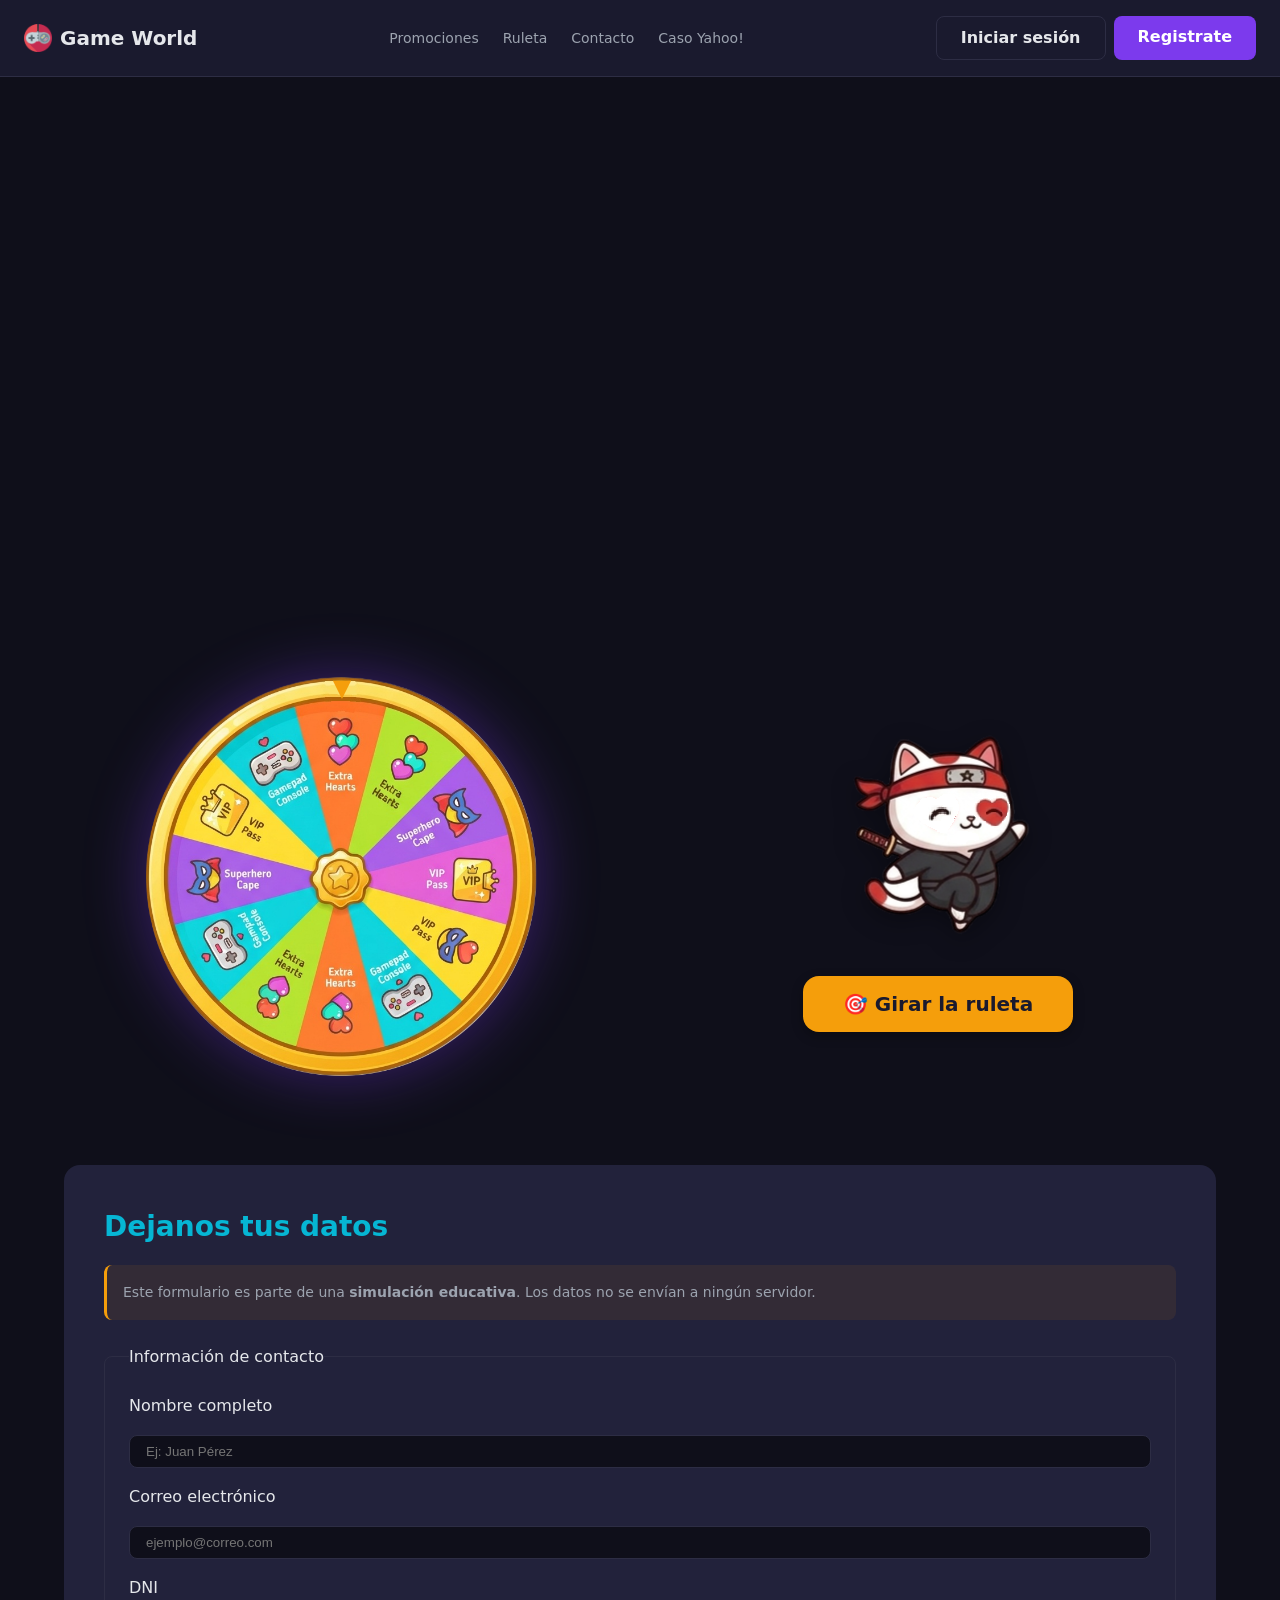
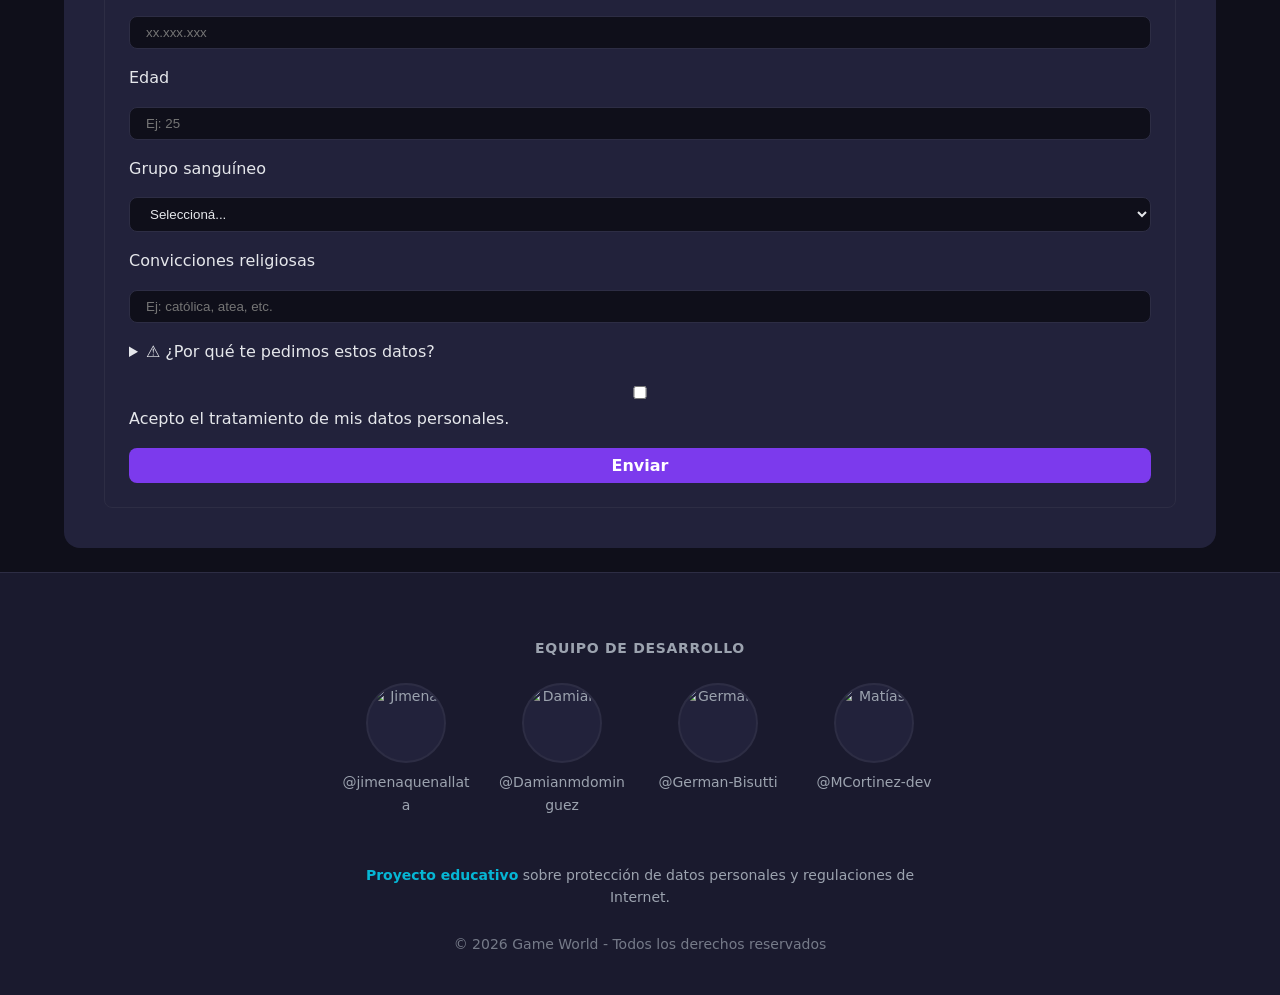
==== commit f57fc738: "refactor(css): split monolithic stylesheet into modular files (variables, base, components, home) an" ====
--- a/index.html
+++ b/index.html
@@ -7,7 +7,12 @@
     <meta name="author" content="Equipo Game World">
     <link rel="icon" type="image/png" sizes="32x32" href="assets/favicon/favicon-32x32.png">
     <title>Game World | Inicio</title>
-    <link rel="stylesheet" href="css/styles.css">
+
+    <!-- Hojas de estilo modulares (respetando el orden de cascada) -->
+    <link rel="stylesheet" href="css/variables.css">
+    <link rel="stylesheet" href="css/base.css">
+    <link rel="stylesheet" href="css/components.css">
+    <link rel="stylesheet" href="css/home.css">
 </head>
 <body>
 
--- a/css/variables.css
+++ b/css/variables.css
@@ -0,0 +1,37 @@
+/* ============================================================
+   VARIABLES GLOBALES (:root)
+   Centralizamos la paleta de colores, tipografías y sombras.
+   Si queremos rediseñar el sitio más adelante, solo se cambia acá.
+   ============================================================ */
+:root {
+    --color-bg: #0f0f1a;
+    --color-bg-alt: #1a1a2e;
+    --color-surface: #22223b;
+    --color-primary: #7c3aed;
+    --color-primary-hover: #6d28d9;
+    --color-secondary: #06b6d4;
+    --color-accent: #f59e0b;
+    --color-danger: #ef4444;
+    --color-text: #e5e7eb;
+    --color-text-muted: #9ca3af;
+    --color-border: #2d2d44;
+
+    --space-xs: 0.5rem;
+    --space-sm: 1rem;
+    --space-md: 1.5rem;
+    --space-lg: 2.5rem;
+    --space-xl: 4rem;
+
+    --font-family: system-ui, -apple-system, "Segoe UI", Roboto, sans-serif;
+    --font-size-sm: 0.875rem;
+    --font-size-base: 1rem;
+    --font-size-lg: 1.25rem;
+    --font-size-xl: 1.75rem;
+    --font-size-2xl: 2.5rem;
+
+    --radius: 8px;
+    --radius-lg: 16px;
+    --shadow: 0 4px 12px rgba(0, 0, 0, 0.3);
+    --shadow-lg: 0 8px 24px rgba(0, 0, 0, 0.4);
+    --transition: 0.25s ease;
+}
--- a/css/base.css
+++ b/css/base.css
@@ -0,0 +1,80 @@
+/* ============================================================
+   RESET Y ESTILOS BASE
+   Normalizamos los márgenes por defecto y definimos los botones
+   reutilizables en todo el proyecto.
+   ============================================================ */
+*, *::before, *::after {
+    box-sizing: border-box;
+    margin: 0;
+    padding: 0;
+}
+
+html {
+    scroll-behavior: smooth;
+}
+
+body {
+    font-family: var(--font-family);
+    font-size: var(--font-size-base);
+    line-height: 1.6;
+    color: var(--color-text);
+    background-color: var(--color-bg);
+    min-height: 100vh;
+}
+
+img {
+    max-width: 100%;
+    height: auto;
+    display: block;
+}
+
+a {
+    color: inherit;
+    text-decoration: none;
+}
+
+ul {
+    list-style: none;
+}
+
+/* Botones globales */
+.btn {
+    display: inline-block;
+    padding: var(--space-xs) var(--space-md);
+    font-size: var(--font-size-base);
+    font-family: inherit;
+    font-weight: 600;
+    border: none;
+    border-radius: var(--radius);
+    cursor: pointer;
+    transition: background-color var(--transition), transform var(--transition);
+    text-align: center;
+}
+
+.btn:hover {
+    transform: translateY(-2px);
+}
+
+.btn-primary {
+    background-color: var(--color-primary);
+    color: #fff;
+}
+
+.btn-primary:hover {
+    background-color: var(--color-primary-hover);
+}
+
+.btn-secondary {
+    background-color: transparent;
+    color: var(--color-text);
+    border: 1px solid var(--color-border);
+}
+
+.btn-secondary:hover {
+    background-color: var(--color-surface);
+}
+
+.btn-danger {
+    background-color: var(--color-danger);
+    color: #fff;
+}
--- a/css/components.css
+++ b/css/components.css
@@ -0,0 +1,144 @@
+/* ============================================================
+   COMPONENTES COMPARTIDOS
+   Estilos para el header superior, el footer institucional
+   y los modales legales que se abren en varias páginas.
+   ============================================================ */
+
+/* Header fijo */
+.site-header {
+    display: flex;
+    flex-wrap: wrap;
+    align-items: center;
+    justify-content: space-between;
+    gap: var(--space-sm);
+    padding: var(--space-sm) var(--space-md);
+    background-color: var(--color-bg-alt);
+    border-bottom: 1px solid var(--color-border);
+    position: sticky;
+    top: 0;
+    z-index: 100;
+}
+
+.logo {
+    display: flex;
+    align-items: center;
+    gap: var(--space-xs);
+    font-size: var(--font-size-lg);
+    font-weight: 700;
+    color: var(--color-text);
+}
+
+.logo-icon {
+    width: 28px;
+    height: 28px;
+    object-fit: contain;
+    flex-shrink: 0;
+}
+
+.main-nav ul {
+    display: flex;
+    gap: var(--space-md);
+}
+
+.main-nav a {
+    color: var(--color-text-muted);
+    font-size: var(--font-size-sm);
+    transition: color var(--transition);
+}
+
+.main-nav a:hover {
+    color: var(--color-secondary);
+}
+
+.auth-actions {
+    display: flex;
+    gap: var(--space-xs);
+}
+
+/* Footer institucional */
+.site-footer {
+    text-align: center;
+    padding: var(--space-lg) var(--space-md);
+    background-color: var(--color-bg-alt);
+    border-top: 1px solid var(--color-border);
+    color: var(--color-text-muted);
+    font-size: var(--font-size-sm);
+    display: flex;
+    flex-direction: column;
+    gap: var(--space-md);
+}
+
+.equipo {
+    display: flex;
+    flex-direction: column;
+    align-items: center;
+    gap: var(--space-md);
+}
+
+.equipo-titulo {
+    font-size: var(--font-size-sm);
+    font-weight: 600;
+    color: var(--color-text-muted);
+    text-transform: uppercase;
+    letter-spacing: 0.05em;
+}
+
+.equipo-lista {
+    display: grid;
+    grid-template-columns: repeat(4, 1fr);
+    gap: var(--space-md);
+    width: 100%;
+    max-width: 600px;
+    justify-items: center;
+}
+
+.miembro {
+    display: flex;
+    flex-direction: column;
+    align-items: center;
+    gap: var(--space-xs);
+    text-align: center;
+}
+
+.miembro-avatar {
+    width: 80px;
+    height: 80px;
+    border-radius: 50%;
+    object-fit: cover;
+    border: 2px solid var(--color-border);
+    background-color: var(--color-surface);
+    transition: border-color var(--transition), transform var(--transition);
+}
+
+.miembro-avatar:hover {
+    border-color: var(--color-primary);
+    transform: scale(1.05);
+}
+
+.miembro-link {
+    font-size: var(--font-size-sm);
+    color: var(--color-text-muted);
+    word-break: break-all;
+}
+
+.footer-aviso {
+    max-width: 600px;
+    margin: 0 auto;
+    line-height: 1.6;
+}
+
+.footer-aviso strong {
+    color: var(--color-secondary);
+}
+
+.footer-copyright {
+    font-size: var(--font-size-sm);
+    color: var(--color-text-muted);
+    opacity: 0.7;
+}
+
+@media (max-width: 480px) {
+    .equipo-lista {
+        grid-template-columns: repeat(2, 1fr);
+    }
+}
--- a/css/home.css
+++ b/css/home.css
@@ -0,0 +1,164 @@
+/* ============================================================
+   ESTILOS ESPECÍFICOS DE LA HOME (index.html)
+   Controla el diseño del carrusel, la ruleta y el formulario.
+   ============================================================ */
+main {
+    max-width: 1200px;
+    margin: 0 auto;
+    padding: var(--space-md);
+    display: flex;
+    flex-direction: column;
+    gap: var(--space-xl);
+}
+
+section {
+    padding: var(--space-md) 0;
+}
+
+/* Carrusel de promociones (proporción equilibrada) */
+.carousel-section {
+    max-width: 900px;
+    margin: 30px auto;
+    border-radius: 12px;
+    overflow: hidden;
+    box-shadow: 0 6px 20px rgba(0, 0, 0, 0.4);
+}
+
+.carousel-slides {
+    position: relative;
+    height: 380px;
+}
+
+.carousel-slide {
+    position: absolute;
+    top: 0;
+    left: 0;
+    width: 100%;
+    height: 100%;
+    opacity: 0;
+    transition: opacity 0.6s ease-in-out;
+}
+
+.carousel-slide.activo {
+    opacity: 1;
+}
+
+.carousel-img {
+    width: 100%;
+    height: 100%;
+    object-fit: cover;
+}
+
+.carousel-texto {
+    position: absolute;
+    bottom: 0;
+    left: 0;
+    width: 100%;
+    background: linear-gradient(to top, rgba(0,0,0,0.8), transparent);
+    padding: 20px;
+}
+
+/* Sección Ruleta */
+.ruleta-section {
+    display: grid;
+    grid-template-columns: 1fr;
+    gap: var(--space-lg);
+    align-items: center;
+    justify-items: center;
+}
+
+.ruleta-side {
+    display: flex;
+    flex-direction: column;
+    align-items: center;
+    gap: var(--space-md);
+}
+
+.ruleta-wrapper {
+    position: relative;
+    width: 100%;
+    max-width: 400px;
+    aspect-ratio: 1 / 1;
+    display: flex;
+    align-items: center;
+    justify-content: center;
+}
+
+.ruleta-img {
+    display: block;
+    width: 100%;
+    height: 100%;
+    object-fit: contain;
+    filter: drop-shadow(0 0 30px rgba(124, 58, 237, 0.4));
+}
+
+.ruleta-indicador {
+    position: absolute;
+    top: -8px;
+    left: 50%;
+    transform: translateX(-50%);
+    font-size: 1.5rem;
+    color: var(--color-accent);
+}
+
+.btn-ruleta {
+    background-color: var(--color-accent);
+    color: #1a1a2e;
+    font-size: var(--font-size-lg);
+    padding: var(--space-sm) var(--space-lg);
+    border-radius: var(--radius-lg);
+    box-shadow: var(--shadow);
+}
+
+.mascota img {
+    width: 100%;
+    max-width: 230px;
+    filter: drop-shadow(0 6px 12px rgba(0, 0, 0, 0.35));
+}
+
+/* Formulario educativo */
+.contacto-section {
+    background-color: var(--color-surface);
+    border-radius: var(--radius-lg);
+    padding: var(--space-lg);
+}
+
+.contacto-section h2 {
+    font-size: var(--font-size-xl);
+    margin-bottom: var(--space-sm);
+    color: var(--color-secondary);
+}
+
+.form-notice {
+    font-size: var(--font-size-sm);
+    color: var(--color-text-muted);
+    margin-bottom: var(--space-md);
+    padding: var(--space-sm);
+    border-left: 3px solid var(--color-accent);
+    background-color: rgba(245, 158, 11, 0.08);
+    border-radius: var(--radius);
+}
+
+.contact-form fieldset {
+    border: 1px solid var(--color-border);
+    border-radius: var(--radius);
+    padding: var(--space-md);
+    display: flex;
+    flex-direction: column;
+    gap: var(--space-sm);
+}
+
+.contact-form input, .contacto-section select {
+    width: 100%;
+    padding: var(--space-xs) var(--space-sm);
+    background-color: var(--color-bg);
+    border: 1px solid var(--color-border);
+    border-radius: var(--radius);
+    color: var(--color-text);
+}
+
+@media (min-width: 768px) {
+    .ruleta-section {
+        grid-template-columns: 1fr 1fr;
+    }
+}
